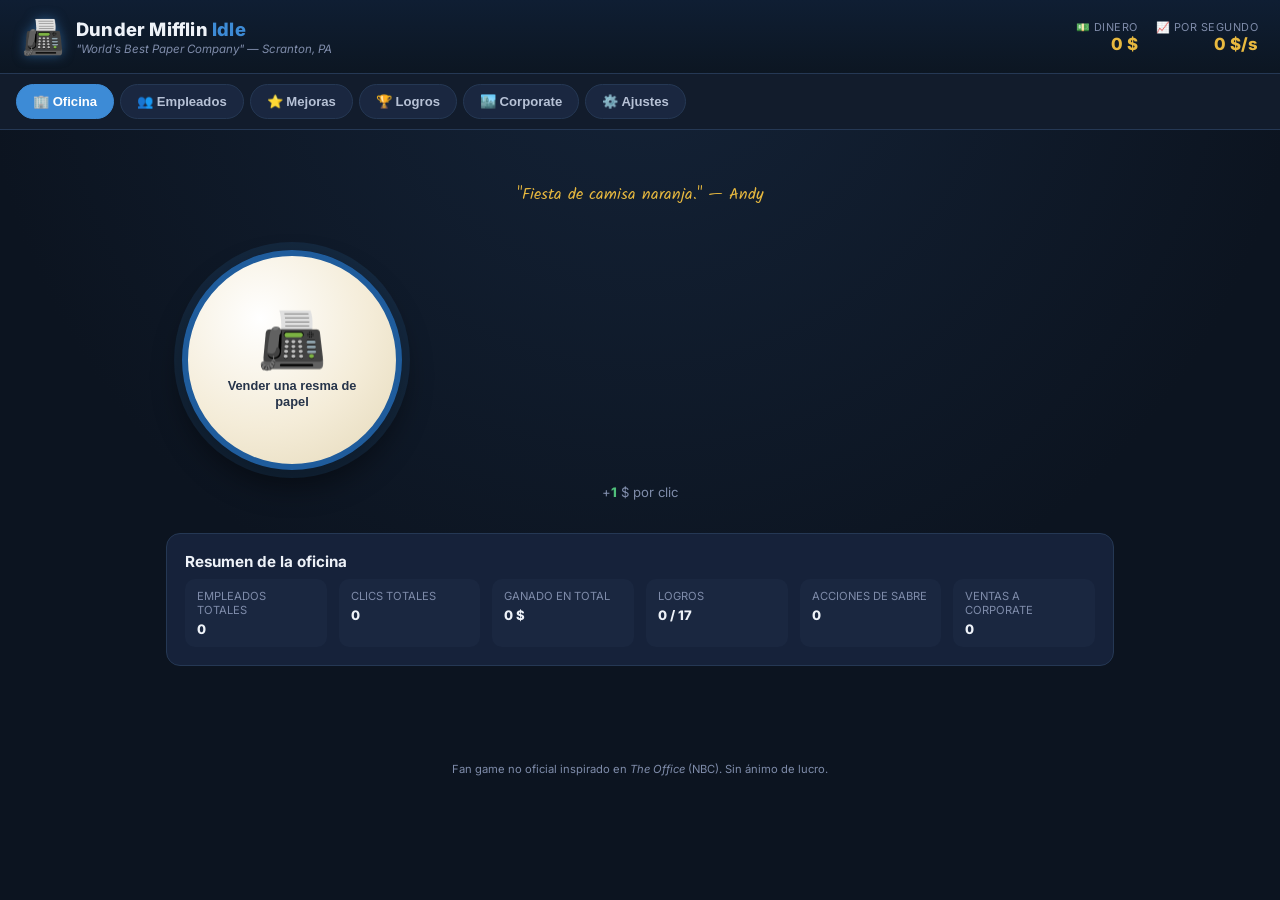
==== office-idle/index.html @ 754bd170 "feat: añade Dunder Mifflin Idle, juego idle inspirado en The Office Sección independiente en /office" ====
<!DOCTYPE html>
<html lang="es">
<head>
<meta charset="UTF-8" />
<meta name="viewport" content="width=device-width, initial-scale=1.0, maximum-scale=1.0" />
<meta name="theme-color" content="#0c3b63" />
<title>Dunder Mifflin Idle</title>
<meta name="description" content="Un juego idle inspirado en The Office. Convierte a Scranton en el imperio del papel." />
<link rel="stylesheet" href="css/style.css" />
<link rel="preconnect" href="https://fonts.googleapis.com" />
<link href="https://fonts.googleapis.com/css2?family=Inter:wght@400;500;600;700;800&family=Kalam:wght@700&display=swap" rel="stylesheet" />
</head>
<body>

  <div id="eventToast" class="event-toast hidden"></div>

  <header class="topbar">
    <div class="brand">
      <span class="brand-logo">📠</span>
      <div class="brand-text">
        <h1>Dunder Mifflin <span>Idle</span></h1>
        <p class="brand-sub">"World's Best Paper Company" — Scranton, PA</p>
      </div>
    </div>

    <div class="topbar-stats">
      <div class="stat-block">
        <span class="stat-label">💵 Dinero</span>
        <span class="stat-value" id="statMoney">0 $</span>
      </div>
      <div class="stat-block">
        <span class="stat-label">📈 Por segundo</span>
        <span class="stat-value" id="statCps">0 $/s</span>
      </div>
      <div class="stat-block" id="prestigeStatBlock" style="display:none">
        <span class="stat-label">📊 Acciones de Sabre</span>
        <span class="stat-value" id="statPrestige">0</span>
      </div>
    </div>
  </header>

  <nav class="tabs">
    <button class="tab-btn active" data-tab="oficina">🏢 Oficina</button>
    <button class="tab-btn" data-tab="empleados">👥 Empleados</button>
    <button class="tab-btn" data-tab="mejoras">⭐ Mejoras</button>
    <button class="tab-btn" data-tab="logros">🏆 Logros</button>
    <button class="tab-btn" data-tab="corporate">🏙️ Corporate</button>
    <button class="tab-btn" data-tab="ajustes">⚙️ Ajustes</button>
  </nav>

  <main class="game-main">

    <!-- OFICINA / CLICKER -->
    <section class="tab-panel active" id="panel-oficina">
      <div class="office-hero">
        <p class="quote" id="michaelQuote">"No soy el mejor jefe... pero soy el jefe más regional del mundo." — Michael</p>

        <button id="clickBtn" class="click-btn">
          <span class="click-emoji">📠</span>
          <span class="click-text">Vender una resma de papel</span>
        </button>
        <p class="click-power-label">+<span id="clickPowerLabel">1</span> $ por clic</p>

        <div id="floatContainer" class="float-container"></div>
      </div>

      <div class="mini-summary card-office">
        <h3>Resumen de la oficina</h3>
        <div id="officeSummary" class="office-summary-grid"></div>
      </div>
    </section>

    <!-- EMPLEADOS -->
    <section class="tab-panel" id="panel-empleados">
      <h2 class="panel-title">👥 Contrata al equipo de Scranton</h2>
      <p class="panel-sub">Cada empleado genera dinero automáticamente cada segundo. El coste sube con cada contratación.</p>
      <div id="employeeList" class="employee-list"></div>
    </section>

    <!-- MEJORAS -->
    <section class="tab-panel" id="panel-mejoras">
      <h2 class="panel-title">⭐ Mejoras</h2>
      <p class="panel-sub">Referencias, gags y golpes de suerte que multiplican tu producción.</p>
      <div id="upgradeList" class="upgrade-list"></div>
    </section>

    <!-- LOGROS -->
    <section class="tab-panel" id="panel-logros">
      <h2 class="panel-title">🏆 Logros</h2>
      <p class="panel-sub">Cada logro desbloqueado da +0.5% de producción global, para siempre.</p>
      <div id="achievementList" class="achievement-list"></div>
    </section>

    <!-- CORPORATE / PRESTIGE -->
    <section class="tab-panel" id="panel-corporate">
      <h2 class="panel-title">🏙️ Corporate (Sabre)</h2>
      <p class="panel-sub">Cuando Scranton ya no da más de sí, firma la venta a Corporate. Reinicias dinero y empleados, pero ganas <strong>Acciones de Sabre</strong>: cada una es +2% de producción global para siempre.</p>

      <div class="prestige-card card-office">
        <div class="prestige-row">
          <div>
            <div class="prestige-big" id="prestigeGainPreview">+0 acciones</div>
            <div class="prestige-detail" id="prestigeDetail">Gana dinero para desbloquear tu primera venta a Corporate.</div>
          </div>
          <button id="prestigeBtn" class="prestige-btn" disabled>Vender a Corporate 📈</button>
        </div>
        <div class="prestige-footer">
          <span>Acciones actuales: <strong id="prestigeCurrent">0</strong></span>
          <span>Bonus permanente: <strong id="prestigeBonus">+0%</strong></span>
          <span>Ventas realizadas: <strong id="prestigeCount">0</strong></span>
        </div>
      </div>
    </section>

    <!-- AJUSTES -->
    <section class="tab-panel" id="panel-ajustes">
      <h2 class="panel-title">⚙️ Ajustes</h2>
      <div class="settings-grid">
        <div class="card-office">
          <h3>💾 Copia de seguridad</h3>
          <p class="panel-sub">Tu partida se guarda sola en este navegador. Expórtala para no perderla.</p>
          <div class="settings-actions">
            <button class="btn-secondary" id="exportBtn">⬇️ Exportar partida</button>
            <button class="btn-secondary" id="importBtn">⬆️ Importar partida</button>
            <input type="file" id="importFile" accept="application/json" class="hidden" />
          </div>
        </div>
        <div class="card-office">
          <h3>⚠️ Zona peligrosa</h3>
          <p class="panel-sub">Esto borra toda la partida (empleados, mejoras, logros y acciones de Sabre). No se puede deshacer.</p>
          <button class="btn-danger" id="resetBtn">🗑️ Reiniciar partida</button>
        </div>
      </div>
    </section>

  </main>

  <footer class="game-footer">
    <span>Fan game no oficial inspirado en <em>The Office</em> (NBC). Sin ánimo de lucro.</span>
  </footer>

  <script src="js/game.js"></script>
</body>
</html>
---- office-idle/css/style.css ----
:root {
  --bg: #0c1420;
  --bg2: #121c2c;
  --bg3: #1a2740;
  --card: #16223a;
  --border: #253854;
  --text: #eef2f8;
  --text2: #b7c2d6;
  --text3: #7f8caa;
  --blue: #3d8bd6;
  --blue-dark: #1f5c9c;
  --gold: #e8b93f;
  --green: #4fbf7a;
  --red: #e2564f;
  --paper: #f4ecd8;
  --radius: 14px;
}

* { box-sizing: border-box; }

html, body {
  margin: 0;
  padding: 0;
  background: radial-gradient(circle at top, #142338, var(--bg) 60%);
  color: var(--text);
  font-family: 'Inter', system-ui, sans-serif;
  min-height: 100vh;
}

.hidden { display: none !important; }

/* ─── TOPBAR ─── */
.topbar {
  display: flex;
  align-items: center;
  justify-content: space-between;
  flex-wrap: wrap;
  gap: 14px;
  padding: 16px 22px;
  background: linear-gradient(180deg, #0f1e33, #0c1622);
  border-bottom: 1px solid var(--border);
  position: sticky;
  top: 0;
  z-index: 20;
}

.brand { display: flex; align-items: center; gap: 12px; }
.brand-logo { font-size: 2.1rem; filter: drop-shadow(0 0 6px rgba(61,139,214,.5)); }
.brand-text h1 { margin: 0; font-size: 1.15rem; font-weight: 800; letter-spacing: .2px; }
.brand-text h1 span { color: var(--blue); }
.brand-sub { margin: 2px 0 0; font-size: .72rem; color: var(--text3); font-style: italic; }

.topbar-stats { display: flex; gap: 18px; flex-wrap: wrap; }
.stat-block { display: flex; flex-direction: column; align-items: flex-end; }
.stat-label { font-size: .68rem; color: var(--text3); text-transform: uppercase; letter-spacing: .5px; }
.stat-value { font-size: 1.05rem; font-weight: 800; color: var(--gold); }

/* ─── TABS ─── */
.tabs {
  display: flex;
  gap: 6px;
  padding: 10px 16px;
  overflow-x: auto;
  background: var(--bg2);
  border-bottom: 1px solid var(--border);
  position: sticky;
  top: 74px;
  z-index: 19;
}
.tab-btn {
  flex: 0 0 auto;
  padding: 9px 16px;
  border-radius: 999px;
  border: 1px solid var(--border);
  background: var(--bg3);
  color: var(--text2);
  font-size: .82rem;
  font-weight: 600;
  cursor: pointer;
  white-space: nowrap;
  transition: all .15s ease;
}
.tab-btn:hover { border-color: var(--blue); color: var(--text); }
.tab-btn.active { background: var(--blue); border-color: var(--blue); color: white; }

/* ─── MAIN / PANELS ─── */
.game-main { max-width: 980px; margin: 0 auto; padding: 22px 16px 60px; }
.tab-panel { display: none; animation: fadein .2s ease; }
.tab-panel.active { display: block; }
@keyframes fadein { from { opacity: 0; transform: translateY(4px); } to { opacity: 1; transform: none; } }

.panel-title { font-size: 1.15rem; font-weight: 800; margin: 0 0 4px; }
.panel-sub { font-size: .82rem; color: var(--text3); margin: 0 0 18px; line-height: 1.5; }

.card-office {
  background: var(--card);
  border: 1px solid var(--border);
  border-radius: var(--radius);
  padding: 18px;
  margin-bottom: 16px;
}
.card-office h3 { margin: 0 0 8px; font-size: .95rem; }

/* ─── OFICINA / CLICKER ─── */
.office-hero {
  text-align: center;
  padding: 30px 16px 20px;
  position: relative;
}
.quote {
  font-family: 'Kalam', cursive;
  font-size: 1rem;
  color: var(--gold);
  max-width: 480px;
  margin: 0 auto 26px;
  min-height: 2.6em;
}

.click-btn {
  position: relative;
  width: 220px;
  height: 220px;
  border-radius: 50%;
  border: 6px solid var(--blue-dark);
  background: radial-gradient(circle at 35% 30%, #ffffff, var(--paper) 55%, #e4d8b8 100%);
  box-shadow: 0 0 0 8px rgba(61,139,214,.12), 0 16px 30px rgba(0,0,0,.45);
  cursor: pointer;
  display: flex;
  flex-direction: column;
  align-items: center;
  justify-content: center;
  gap: 6px;
  transition: transform .08s ease, box-shadow .08s ease;
  color: #26344a;
}
.click-btn:active { transform: scale(.94); box-shadow: 0 0 0 8px rgba(61,139,214,.2), 0 8px 16px rgba(0,0,0,.4); }
.click-emoji { font-size: 3.4rem; }
.click-text { font-size: .8rem; font-weight: 700; max-width: 150px; line-height: 1.25; }

.click-power-label { margin-top: 14px; font-size: .82rem; color: var(--text3); }
.click-power-label span { color: var(--green); font-weight: 800; }

.float-container {
  position: absolute;
  inset: 0;
  pointer-events: none;
  overflow: visible;
}
.float-number {
  position: absolute;
  font-weight: 800;
  font-size: 1rem;
  color: var(--green);
  animation: floatUp 1s ease-out forwards;
  pointer-events: none;
}
@keyframes floatUp {
  0% { opacity: 1; transform: translate(-50%, 0) scale(1); }
  100% { opacity: 0; transform: translate(-50%, -70px) scale(1.15); }
}

.office-summary-grid {
  display: grid;
  grid-template-columns: repeat(auto-fit, minmax(140px, 1fr));
  gap: 12px;
  font-size: .82rem;
}
.office-summary-grid .os-item { background: var(--bg3); border-radius: 10px; padding: 10px 12px; }
.os-item .os-label { display: block; color: var(--text3); font-size: .7rem; text-transform: uppercase; margin-bottom: 4px; }
.os-item .os-value { font-weight: 800; color: var(--text); }

/* ─── EMPLOYEES ─── */
.employee-list { display: flex; flex-direction: column; gap: 10px; }
.employee-card {
  display: flex;
  align-items: center;
  gap: 14px;
  background: var(--card);
  border: 1px solid var(--border);
  border-radius: var(--radius);
  padding: 12px 14px;
  transition: border-color .15s ease;
}
.employee-card.affordable { border-color: rgba(79,191,122,.5); }
.employee-card.locked { opacity: .45; }
.emp-emoji { font-size: 2.1rem; width: 52px; text-align: center; }
.emp-info { flex: 1; min-width: 0; }
.emp-name { font-weight: 700; font-size: .92rem; display: flex; align-items: center; gap: 8px; flex-wrap: wrap; }
.emp-owned-badge { font-size: .68rem; background: var(--bg3); color: var(--text2); padding: 1px 8px; border-radius: 999px; }
.emp-role { font-size: .74rem; color: var(--text3); margin: 2px 0 4px; }
.emp-quote { font-size: .72rem; color: var(--text3); font-style: italic; }
.emp-stats { font-size: .74rem; color: var(--text2); margin-top: 4px; }
.emp-buy-btn {
  flex: 0 0 auto;
  min-width: 120px;
  border: none;
  border-radius: 10px;
  padding: 10px 14px;
  font-weight: 700;
  font-size: .8rem;
  cursor: pointer;
  background: var(--blue);
  color: white;
  transition: transform .1s ease, background .15s ease;
}
.emp-buy-btn:hover:not(:disabled) { background: var(--blue-dark); transform: translateY(-1px); }
.emp-buy-btn:disabled { background: #33415c; color: var(--text3); cursor: not-allowed; }

/* ─── UPGRADES ─── */
.upgrade-list { display: grid; grid-template-columns: repeat(auto-fill, minmax(230px, 1fr)); gap: 12px; }
.upgrade-card {
  background: var(--card);
  border: 1px solid var(--border);
  border-radius: var(--radius);
  padding: 14px;
  display: flex;
  flex-direction: column;
  gap: 6px;
}
.upgrade-card.bought { border-color: var(--green); background: rgba(79,191,122,.08); }
.upgrade-card.locked { opacity: .4; }
.upg-emoji { font-size: 1.6rem; }
.upg-name { font-weight: 700; font-size: .86rem; }
.upg-desc { font-size: .76rem; color: var(--text3); flex: 1; line-height: 1.4; }
.upg-btn {
  border: none;
  border-radius: 10px;
  padding: 8px 12px;
  font-weight: 700;
  font-size: .78rem;
  cursor: pointer;
  background: var(--gold);
  color: #2a2107;
}
.upg-btn:hover:not(:disabled) { filter: brightness(1.1); }
.upg-btn:disabled { background: #33415c; color: var(--text3); cursor: not-allowed; }
.upg-bought-label { font-size: .78rem; color: var(--green); font-weight: 700; }

/* ─── ACHIEVEMENTS ─── */
.achievement-list { display: grid; grid-template-columns: repeat(auto-fill, minmax(220px, 1fr)); gap: 12px; }
.ach-card {
  background: var(--card);
  border: 1px solid var(--border);
  border-radius: var(--radius);
  padding: 12px 14px;
  display: flex;
  gap: 10px;
  align-items: flex-start;
}
.ach-card.unlocked { border-color: var(--gold); background: rgba(232,185,63,.08); }
.ach-icon { font-size: 1.5rem; }
.ach-name { font-weight: 700; font-size: .84rem; }
.ach-desc { font-size: .74rem; color: var(--text3); margin-top: 2px; }

/* ─── PRESTIGE ─── */
.prestige-card { text-align: left; }
.prestige-row { display: flex; align-items: center; justify-content: space-between; gap: 16px; flex-wrap: wrap; }
.prestige-big { font-size: 1.5rem; font-weight: 800; color: var(--gold); }
.prestige-detail { font-size: .78rem; color: var(--text3); margin-top: 4px; max-width: 420px; }
.prestige-btn {
  border: none;
  border-radius: 12px;
  padding: 14px 22px;
  font-weight: 800;
  font-size: .9rem;
  cursor: pointer;
  background: linear-gradient(135deg, var(--gold), #c98f1f);
  color: #2a2107;
}
.prestige-btn:disabled { background: #33415c; color: var(--text3); cursor: not-allowed; }
.prestige-footer {
  display: flex;
  gap: 20px;
  flex-wrap: wrap;
  margin-top: 16px;
  padding-top: 14px;
  border-top: 1px solid var(--border);
  font-size: .8rem;
  color: var(--text2);
}

/* ─── SETTINGS ─── */
.settings-grid { display: grid; grid-template-columns: repeat(auto-fit, minmax(260px, 1fr)); gap: 14px; }
.settings-actions { display: flex; gap: 10px; flex-wrap: wrap; margin-top: 10px; }
.btn-secondary, .btn-danger {
  border-radius: 10px;
  padding: 9px 14px;
  font-size: .8rem;
  font-weight: 700;
  cursor: pointer;
  border: 1px solid var(--border);
  background: var(--bg3);
  color: var(--text);
}
.btn-secondary:hover { border-color: var(--blue); }
.btn-danger { background: rgba(226,86,79,.12); border-color: var(--red); color: var(--red); margin-top: 10px; }
.btn-danger:hover { background: rgba(226,86,79,.22); }

/* ─── EVENT TOAST ─── */
.event-toast {
  position: fixed;
  top: 14px;
  left: 50%;
  transform: translateX(-50%);
  z-index: 100;
  background: var(--card);
  border: 1px solid var(--gold);
  border-radius: 12px;
  padding: 12px 18px;
  max-width: 90vw;
  text-align: center;
  font-size: .84rem;
  box-shadow: 0 10px 30px rgba(0,0,0,.5);
  animation: toastIn .25s ease;
}
@keyframes toastIn { from { opacity: 0; transform: translate(-50%, -12px); } to { opacity: 1; transform: translate(-50%, 0); } }

.game-footer {
  text-align: center;
  font-size: .7rem;
  color: var(--text3);
  padding: 20px;
}

@media (max-width: 560px) {
  .topbar { padding: 12px 14px; }
  .brand-text h1 { font-size: 1rem; }
  .stat-value { font-size: .92rem; }
  .click-btn { width: 180px; height: 180px; }
  .click-emoji { font-size: 2.8rem; }
  .tabs { top: 68px; }
}
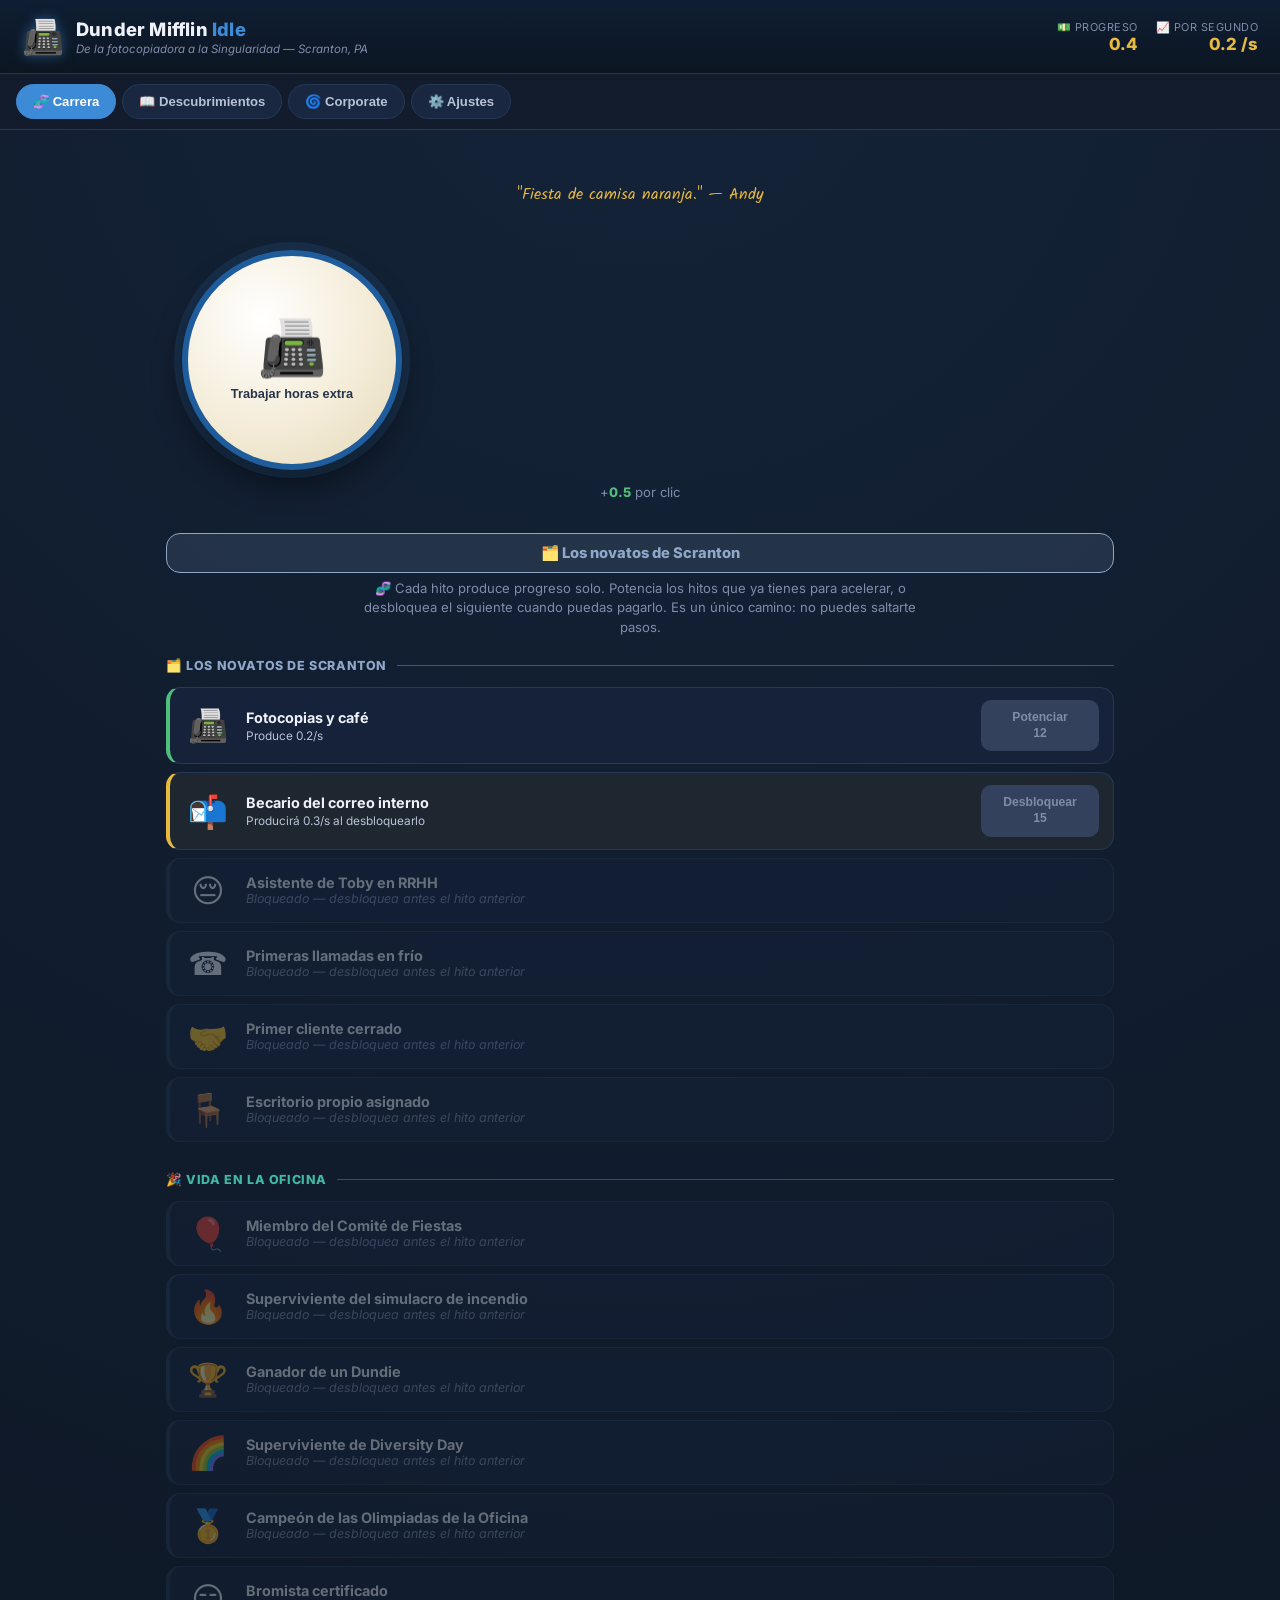
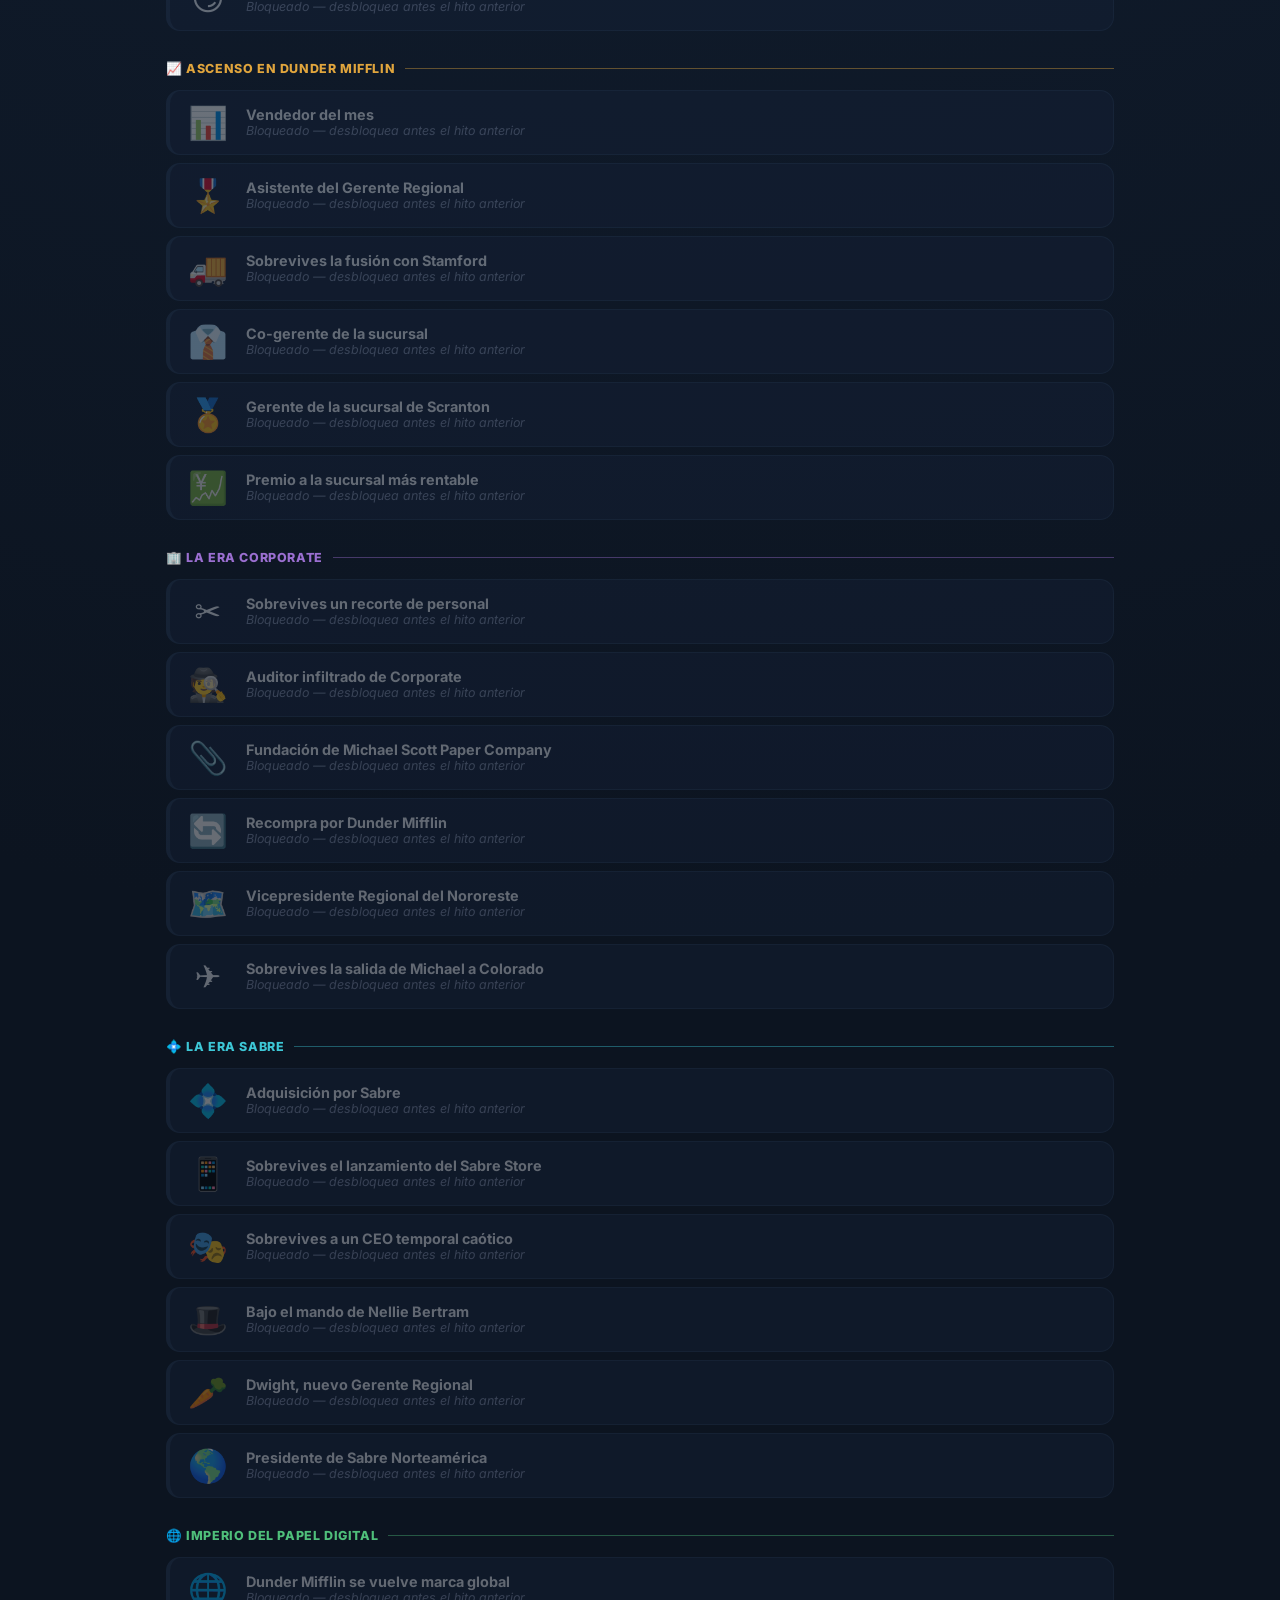
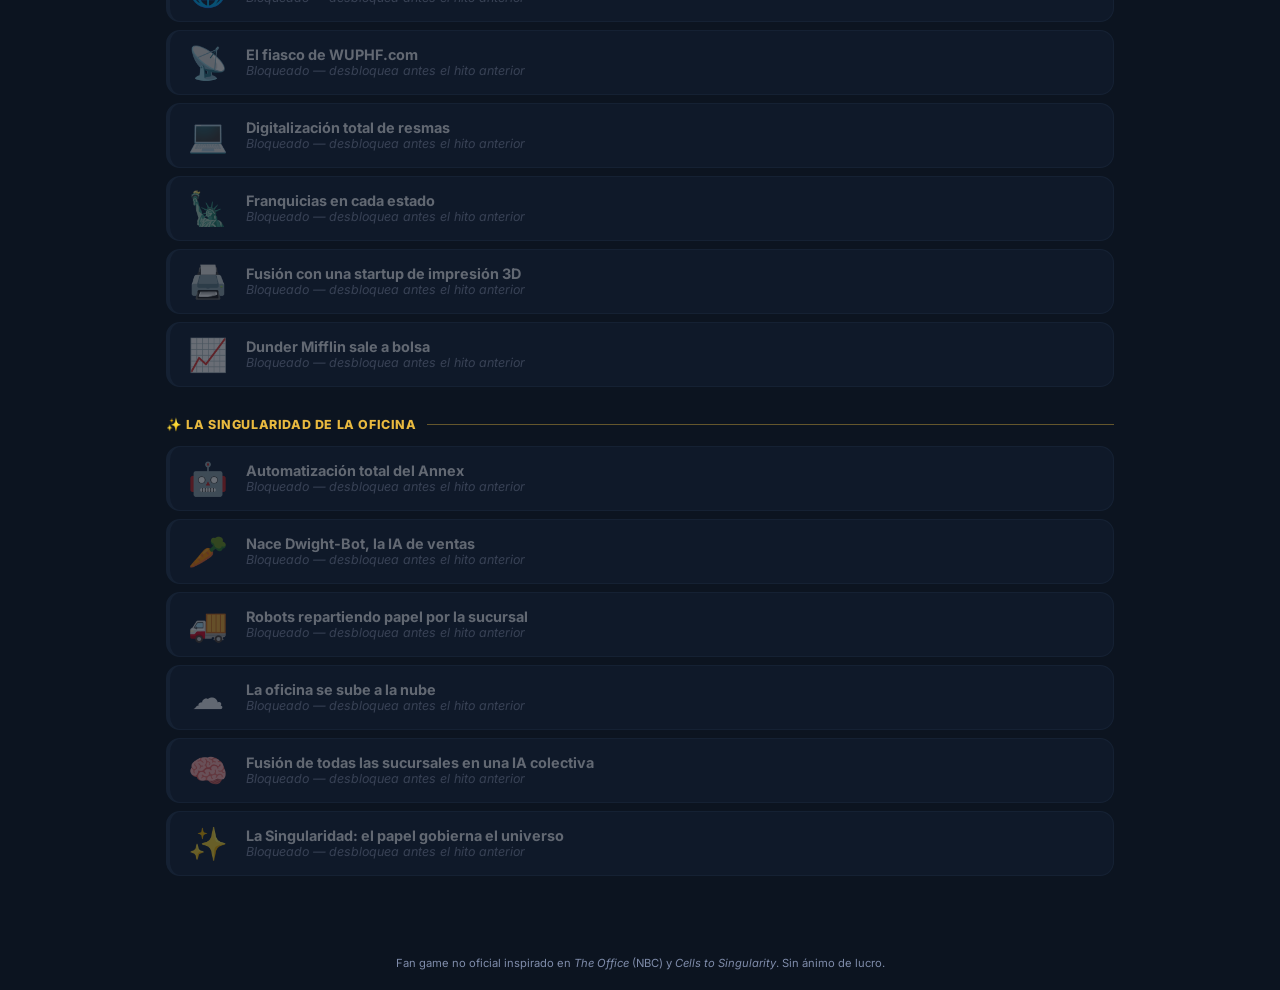
==== commit ce64f0ab: "feat: rediseña el idle con mecánica tipo Cells to Singularity Sustituye el modelo cookie-clicker (em" ====
--- a/office-idle/index.html
+++ b/office-idle/index.html
@@ -5,7 +5,7 @@
 <meta name="viewport" content="width=device-width, initial-scale=1.0, maximum-scale=1.0" />
 <meta name="theme-color" content="#0c3b63" />
 <title>Dunder Mifflin Idle</title>
-<meta name="description" content="Un juego idle inspirado en The Office. Convierte a Scranton en el imperio del papel." />
+<meta name="description" content="Un idle inspirado en Cells to Singularity y The Office: evoluciona una carrera en Dunder Mifflin desde becario hasta la Singularidad." />
 <link rel="stylesheet" href="css/style.css" />
 <link rel="preconnect" href="https://fonts.googleapis.com" />
 <link href="https://fonts.googleapis.com/css2?family=Inter:wght@400;500;600;700;800&family=Kalam:wght@700&display=swap" rel="stylesheet" />
@@ -19,95 +19,81 @@
       <span class="brand-logo">📠</span>
       <div class="brand-text">
         <h1>Dunder Mifflin <span>Idle</span></h1>
-        <p class="brand-sub">"World's Best Paper Company" — Scranton, PA</p>
+        <p class="brand-sub">De la fotocopiadora a la Singularidad — Scranton, PA</p>
       </div>
     </div>
 
     <div class="topbar-stats">
       <div class="stat-block">
-        <span class="stat-label">💵 Dinero</span>
-        <span class="stat-value" id="statMoney">0 $</span>
+        <span class="stat-label">💵 Progreso</span>
+        <span class="stat-value" id="statMoney">0</span>
       </div>
       <div class="stat-block">
         <span class="stat-label">📈 Por segundo</span>
-        <span class="stat-value" id="statCps">0 $/s</span>
+        <span class="stat-value" id="statCps">0 /s</span>
       </div>
       <div class="stat-block" id="prestigeStatBlock" style="display:none">
-        <span class="stat-label">📊 Acciones de Sabre</span>
+        <span class="stat-label">🌀 Núcleos Corporate</span>
         <span class="stat-value" id="statPrestige">0</span>
       </div>
     </div>
   </header>
 
   <nav class="tabs">
-    <button class="tab-btn active" data-tab="oficina">🏢 Oficina</button>
-    <button class="tab-btn" data-tab="empleados">👥 Empleados</button>
-    <button class="tab-btn" data-tab="mejoras">⭐ Mejoras</button>
-    <button class="tab-btn" data-tab="logros">🏆 Logros</button>
-    <button class="tab-btn" data-tab="corporate">🏙️ Corporate</button>
+    <button class="tab-btn active" data-tab="carrera">🧬 Carrera</button>
+    <button class="tab-btn" data-tab="descubrimientos">📖 Descubrimientos</button>
+    <button class="tab-btn" data-tab="corporate">🌀 Corporate</button>
     <button class="tab-btn" data-tab="ajustes">⚙️ Ajustes</button>
   </nav>
 
   <main class="game-main">
 
-    <!-- OFICINA / CLICKER -->
-    <section class="tab-panel active" id="panel-oficina">
+    <!-- CARRERA -->
+    <section class="tab-panel active" id="panel-carrera">
       <div class="office-hero">
         <p class="quote" id="michaelQuote">"No soy el mejor jefe... pero soy el jefe más regional del mundo." — Michael</p>
 
         <button id="clickBtn" class="click-btn">
           <span class="click-emoji">📠</span>
-          <span class="click-text">Vender una resma de papel</span>
+          <span class="click-text">Trabajar horas extra</span>
         </button>
-        <p class="click-power-label">+<span id="clickPowerLabel">1</span> $ por clic</p>
+        <p class="click-power-label">+<span id="clickPowerLabel">1</span> por clic</p>
 
         <div id="floatContainer" class="float-container"></div>
       </div>
 
-      <div class="mini-summary card-office">
-        <h3>Resumen de la oficina</h3>
-        <div id="officeSummary" class="office-summary-grid"></div>
-      </div>
+      <div class="era-banner" id="eraBanner"></div>
+
+      <p class="panel-sub chain-hint">🧬 Cada hito produce progreso solo. Potencia los hitos que ya tienes para acelerar, o desbloquea el siguiente cuando puedas pagarlo. Es un único camino: no puedes saltarte pasos.</p>
+
+      <div id="nodeChain" class="node-chain"></div>
     </section>
 
-    <!-- EMPLEADOS -->
-    <section class="tab-panel" id="panel-empleados">
-      <h2 class="panel-title">👥 Contrata al equipo de Scranton</h2>
-      <p class="panel-sub">Cada empleado genera dinero automáticamente cada segundo. El coste sube con cada contratación.</p>
-      <div id="employeeList" class="employee-list"></div>
-    </section>
-
-    <!-- MEJORAS -->
-    <section class="tab-panel" id="panel-mejoras">
-      <h2 class="panel-title">⭐ Mejoras</h2>
-      <p class="panel-sub">Referencias, gags y golpes de suerte que multiplican tu producción.</p>
-      <div id="upgradeList" class="upgrade-list"></div>
-    </section>
-
-    <!-- LOGROS -->
-    <section class="tab-panel" id="panel-logros">
-      <h2 class="panel-title">🏆 Logros</h2>
-      <p class="panel-sub">Cada logro desbloqueado da +0.5% de producción global, para siempre.</p>
-      <div id="achievementList" class="achievement-list"></div>
+    <!-- DESCUBRIMIENTOS -->
+    <section class="tab-panel" id="panel-descubrimientos">
+      <h2 class="panel-title">📖 Diario de la oficina</h2>
+      <p class="panel-sub">Cada hito que alcanzas desbloquea una página del diario. Coleccionarlas todas da un pequeño empujón permanente a tu producción.</p>
+      <div id="discoveryProgress" class="discovery-progress"></div>
+      <div id="discoveryList" class="discovery-list"></div>
     </section>
 
     <!-- CORPORATE / PRESTIGE -->
     <section class="tab-panel" id="panel-corporate">
-      <h2 class="panel-title">🏙️ Corporate (Sabre)</h2>
-      <p class="panel-sub">Cuando Scranton ya no da más de sí, firma la venta a Corporate. Reinicias dinero y empleados, pero ganas <strong>Acciones de Sabre</strong>: cada una es +2% de producción global para siempre.</p>
+      <h2 class="panel-title">🌀 Reinicio Corporate</h2>
+      <p class="panel-sub">Cuando Corporate decide "optimizar" la sucursal, todo vuelve a empezar: pierdes tu progreso en la cadena de hitos, pero conservas <strong>Núcleos Corporate</strong> — cada uno da +2% de producción para siempre, en todas las partidas futuras.</p>
 
       <div class="prestige-card card-office">
         <div class="prestige-row">
           <div>
-            <div class="prestige-big" id="prestigeGainPreview">+0 acciones</div>
-            <div class="prestige-detail" id="prestigeDetail">Gana dinero para desbloquear tu primera venta a Corporate.</div>
+            <div class="prestige-big" id="prestigeGainPreview">+0 núcleos</div>
+            <div class="prestige-detail" id="prestigeDetail">Avanza en la cadena para desbloquear tu primer reinicio.</div>
           </div>
-          <button id="prestigeBtn" class="prestige-btn" disabled>Vender a Corporate 📈</button>
+          <button id="prestigeBtn" class="prestige-btn" disabled>Reiniciar con Corporate 🌀</button>
         </div>
         <div class="prestige-footer">
-          <span>Acciones actuales: <strong id="prestigeCurrent">0</strong></span>
+          <span>Núcleos actuales: <strong id="prestigeCurrent">0</strong></span>
           <span>Bonus permanente: <strong id="prestigeBonus">+0%</strong></span>
-          <span>Ventas realizadas: <strong id="prestigeCount">0</strong></span>
+          <span>Reinicios realizados: <strong id="prestigeCount">0</strong></span>
         </div>
       </div>
     </section>
@@ -127,7 +113,7 @@
         </div>
         <div class="card-office">
           <h3>⚠️ Zona peligrosa</h3>
-          <p class="panel-sub">Esto borra toda la partida (empleados, mejoras, logros y acciones de Sabre). No se puede deshacer.</p>
+          <p class="panel-sub">Esto borra toda la partida (cadena de hitos, descubrimientos y núcleos Corporate). No se puede deshacer.</p>
           <button class="btn-danger" id="resetBtn">🗑️ Reiniciar partida</button>
         </div>
       </div>
@@ -136,7 +122,7 @@
   </main>
 
   <footer class="game-footer">
-    <span>Fan game no oficial inspirado en <em>The Office</em> (NBC). Sin ánimo de lucro.</span>
+    <span>Fan game no oficial inspirado en <em>The Office</em> (NBC) y <em>Cells to Singularity</em>. Sin ánimo de lucro.</span>
   </footer>
 
   <script src="js/game.js"></script>
--- a/office-idle/css/style.css
+++ b/office-idle/css/style.css
@@ -159,86 +159,95 @@
   100% { opacity: 0; transform: translate(-50%, -70px) scale(1.15); }
 }
 
-.office-summary-grid {
-  display: grid;
-  grid-template-columns: repeat(auto-fit, minmax(140px, 1fr));
-  gap: 12px;
-  font-size: .82rem;
-}
-.office-summary-grid .os-item { background: var(--bg3); border-radius: 10px; padding: 10px 12px; }
-.os-item .os-label { display: block; color: var(--text3); font-size: .7rem; text-transform: uppercase; margin-bottom: 4px; }
-.os-item .os-value { font-weight: 800; color: var(--text); }
-
-/* ─── EMPLOYEES ─── */
-.employee-list { display: flex; flex-direction: column; gap: 10px; }
-.employee-card {
+/* ─── ERA BANNER ─── */
+.era-banner {
+  text-align: center;
+  padding: 10px 16px;
+  border-radius: var(--radius);
+  font-weight: 800;
+  font-size: .92rem;
+  margin-bottom: 6px;
+  border: 1px solid var(--era-color, var(--blue));
+  background: color-mix(in srgb, var(--era-color, var(--blue)) 14%, transparent);
+  color: var(--era-color, var(--blue));
+  transition: all .2s ease;
+}
+
+.chain-hint { text-align: center; max-width: 560px; margin: 0 auto 20px; }
+
+/* ─── NODE CHAIN ─── */
+.node-chain { display: flex; flex-direction: column; gap: 8px; position: relative; }
+
+.era-divider {
+  display: flex;
+  align-items: center;
+  gap: 10px;
+  margin: 22px 0 6px;
+  font-size: .78rem;
+  font-weight: 800;
+  text-transform: uppercase;
+  letter-spacing: .6px;
+  color: var(--era-color, var(--text3));
+}
+.era-divider:first-child { margin-top: 0; }
+.era-divider::after { content: ''; flex: 1; height: 1px; background: var(--era-color, var(--border)); opacity: .4; }
+
+.node-card {
   display: flex;
   align-items: center;
   gap: 14px;
   background: var(--card);
   border: 1px solid var(--border);
+  border-left: 4px solid var(--border);
   border-radius: var(--radius);
   padding: 12px 14px;
-  transition: border-color .15s ease;
-}
-.employee-card.affordable { border-color: rgba(79,191,122,.5); }
-.employee-card.locked { opacity: .45; }
-.emp-emoji { font-size: 2.1rem; width: 52px; text-align: center; }
-.emp-info { flex: 1; min-width: 0; }
-.emp-name { font-weight: 700; font-size: .92rem; display: flex; align-items: center; gap: 8px; flex-wrap: wrap; }
-.emp-owned-badge { font-size: .68rem; background: var(--bg3); color: var(--text2); padding: 1px 8px; border-radius: 999px; }
-.emp-role { font-size: .74rem; color: var(--text3); margin: 2px 0 4px; }
-.emp-quote { font-size: .72rem; color: var(--text3); font-style: italic; }
-.emp-stats { font-size: .74rem; color: var(--text2); margin-top: 4px; }
-.emp-buy-btn {
+  transition: all .15s ease;
+}
+.node-card.state-active { border-left-color: var(--green); }
+.node-card.state-active.affordable-mult { box-shadow: 0 0 0 1px rgba(79,191,122,.25); }
+.node-card.state-next { border-left-color: var(--gold); background: rgba(232,185,63,.06); }
+.node-card.state-next.affordable-unlock { box-shadow: 0 0 0 1px rgba(232,185,63,.4); }
+.node-card.state-locked { opacity: .38; }
+
+.node-emoji { font-size: 2rem; width: 48px; text-align: center; flex: 0 0 auto; }
+.node-info { flex: 1; min-width: 0; }
+.node-name { font-weight: 700; font-size: .9rem; display: flex; align-items: center; gap: 8px; flex-wrap: wrap; }
+.node-level-badge { font-size: .68rem; background: var(--bg3); color: var(--text2); padding: 1px 8px; border-radius: 999px; }
+.node-stats { font-size: .74rem; color: var(--text2); margin-top: 3px; }
+.node-locked-label { font-size: .78rem; color: var(--text3); font-style: italic; }
+
+.node-btn {
   flex: 0 0 auto;
-  min-width: 120px;
+  min-width: 118px;
   border: none;
   border-radius: 10px;
-  padding: 10px 14px;
+  padding: 10px 12px;
   font-weight: 700;
-  font-size: .8rem;
-  cursor: pointer;
-  background: var(--blue);
+  font-size: .76rem;
+  cursor: pointer;
   color: white;
   transition: transform .1s ease, background .15s ease;
-}
-.emp-buy-btn:hover:not(:disabled) { background: var(--blue-dark); transform: translateY(-1px); }
-.emp-buy-btn:disabled { background: #33415c; color: var(--text3); cursor: not-allowed; }
-
-/* ─── UPGRADES ─── */
-.upgrade-list { display: grid; grid-template-columns: repeat(auto-fill, minmax(230px, 1fr)); gap: 12px; }
-.upgrade-card {
-  background: var(--card);
-  border: 1px solid var(--border);
-  border-radius: var(--radius);
-  padding: 14px;
-  display: flex;
-  flex-direction: column;
-  gap: 6px;
-}
-.upgrade-card.bought { border-color: var(--green); background: rgba(79,191,122,.08); }
-.upgrade-card.locked { opacity: .4; }
-.upg-emoji { font-size: 1.6rem; }
-.upg-name { font-weight: 700; font-size: .86rem; }
-.upg-desc { font-size: .76rem; color: var(--text3); flex: 1; line-height: 1.4; }
-.upg-btn {
-  border: none;
-  border-radius: 10px;
-  padding: 8px 12px;
-  font-weight: 700;
-  font-size: .78rem;
-  cursor: pointer;
-  background: var(--gold);
-  color: #2a2107;
-}
-.upg-btn:hover:not(:disabled) { filter: brightness(1.1); }
-.upg-btn:disabled { background: #33415c; color: var(--text3); cursor: not-allowed; }
-.upg-bought-label { font-size: .78rem; color: var(--green); font-weight: 700; }
-
-/* ─── ACHIEVEMENTS ─── */
-.achievement-list { display: grid; grid-template-columns: repeat(auto-fill, minmax(220px, 1fr)); gap: 12px; }
-.ach-card {
+  text-align: center;
+  line-height: 1.3;
+}
+.node-btn.btn-mult { background: var(--blue); }
+.node-btn.btn-mult:hover:not(:disabled) { background: var(--blue-dark); transform: translateY(-1px); }
+.node-btn.btn-unlock { background: linear-gradient(135deg, var(--gold), #c98f1f); color: #2a2107; }
+.node-btn.btn-unlock:hover:not(:disabled) { filter: brightness(1.1); transform: translateY(-1px); }
+.node-btn:disabled { background: #33415c; color: var(--text3); cursor: not-allowed; }
+
+/* ─── DISCOVERIES ─── */
+.discovery-progress {
+  background: var(--bg3);
+  border-radius: 999px;
+  height: 10px;
+  margin-bottom: 18px;
+  overflow: hidden;
+}
+.discovery-progress-fill { height: 100%; background: linear-gradient(90deg, var(--blue), var(--gold)); transition: width .3s ease; }
+
+.discovery-list { display: grid; grid-template-columns: repeat(auto-fill, minmax(240px, 1fr)); gap: 12px; }
+.disc-card {
   background: var(--card);
   border: 1px solid var(--border);
   border-radius: var(--radius);
@@ -247,10 +256,10 @@
   gap: 10px;
   align-items: flex-start;
 }
-.ach-card.unlocked { border-color: var(--gold); background: rgba(232,185,63,.08); }
-.ach-icon { font-size: 1.5rem; }
-.ach-name { font-weight: 700; font-size: .84rem; }
-.ach-desc { font-size: .74rem; color: var(--text3); margin-top: 2px; }
+.disc-card.unlocked { border-color: var(--gold); background: rgba(232,185,63,.08); }
+.disc-icon { font-size: 1.5rem; }
+.disc-name { font-weight: 700; font-size: .84rem; }
+.disc-desc { font-size: .74rem; color: var(--text3); margin-top: 2px; line-height: 1.4; }
 
 /* ─── PRESTIGE ─── */
 .prestige-card { text-align: left; }
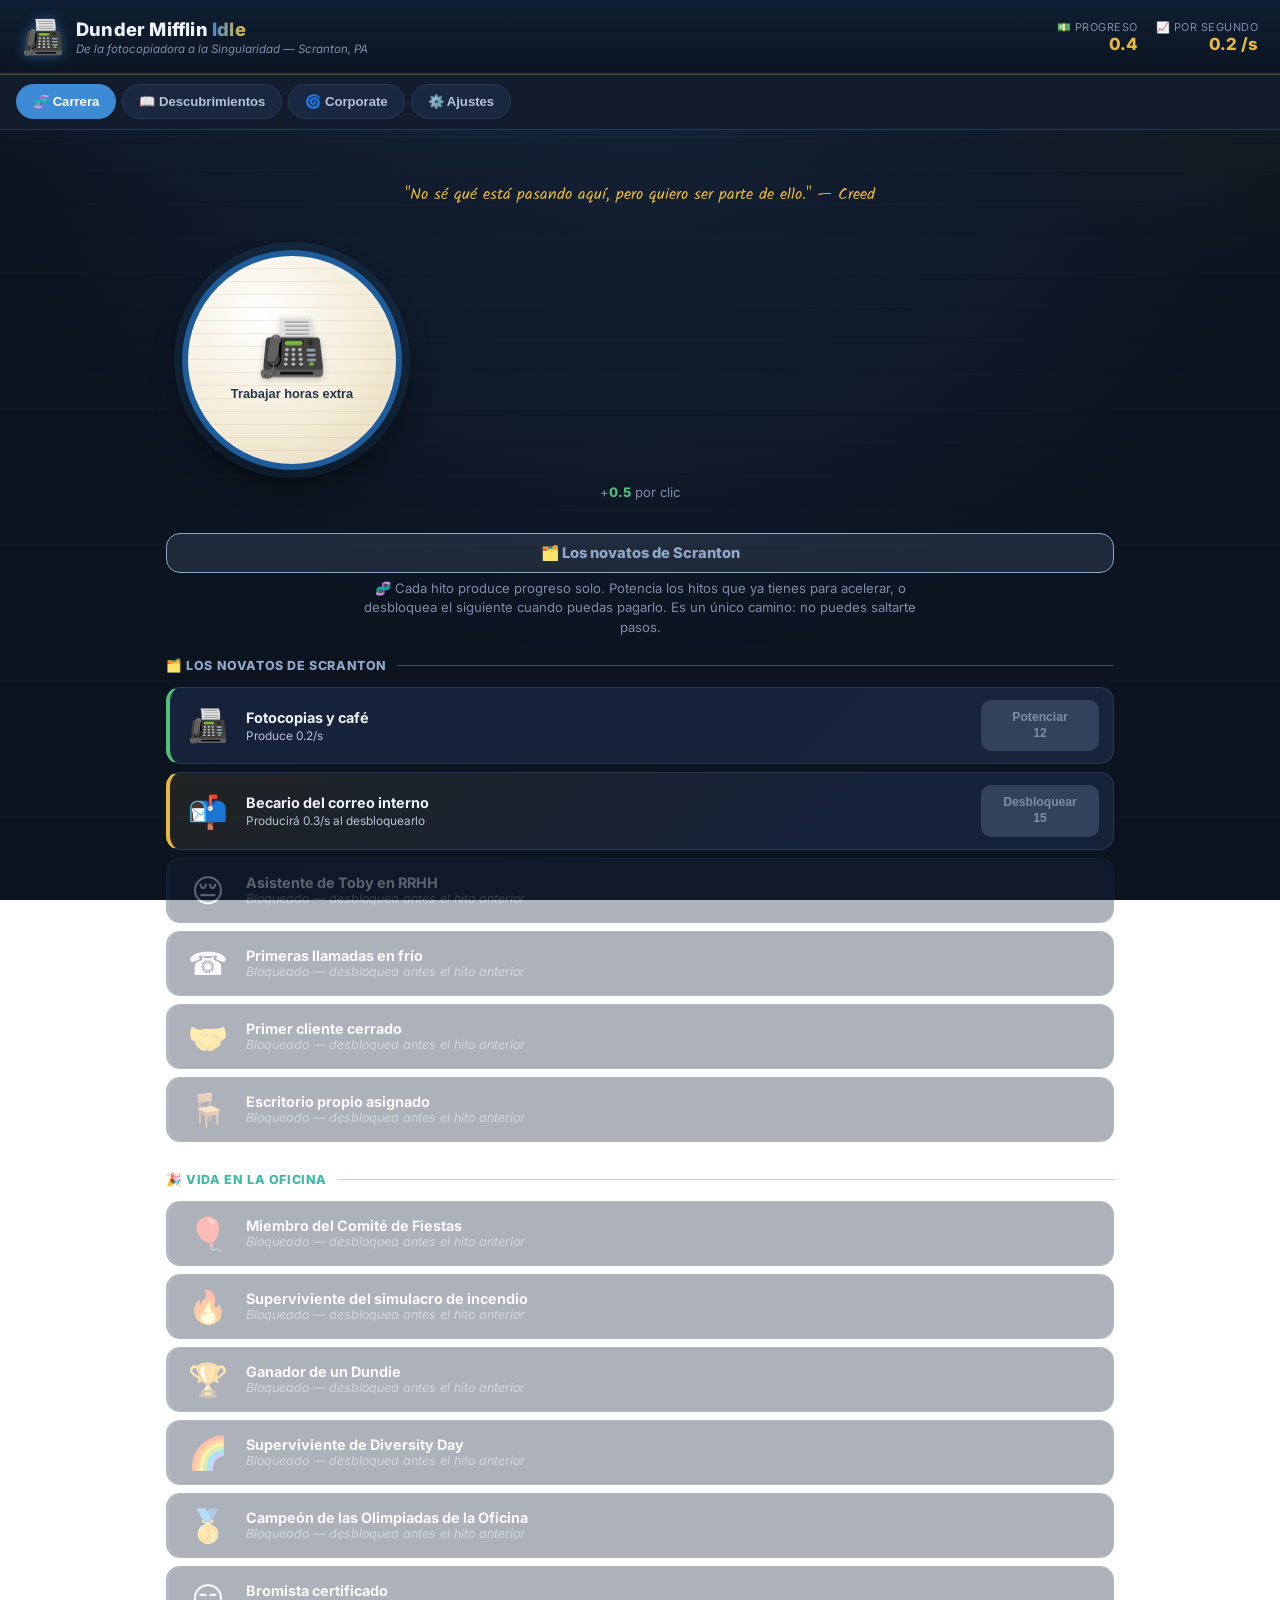
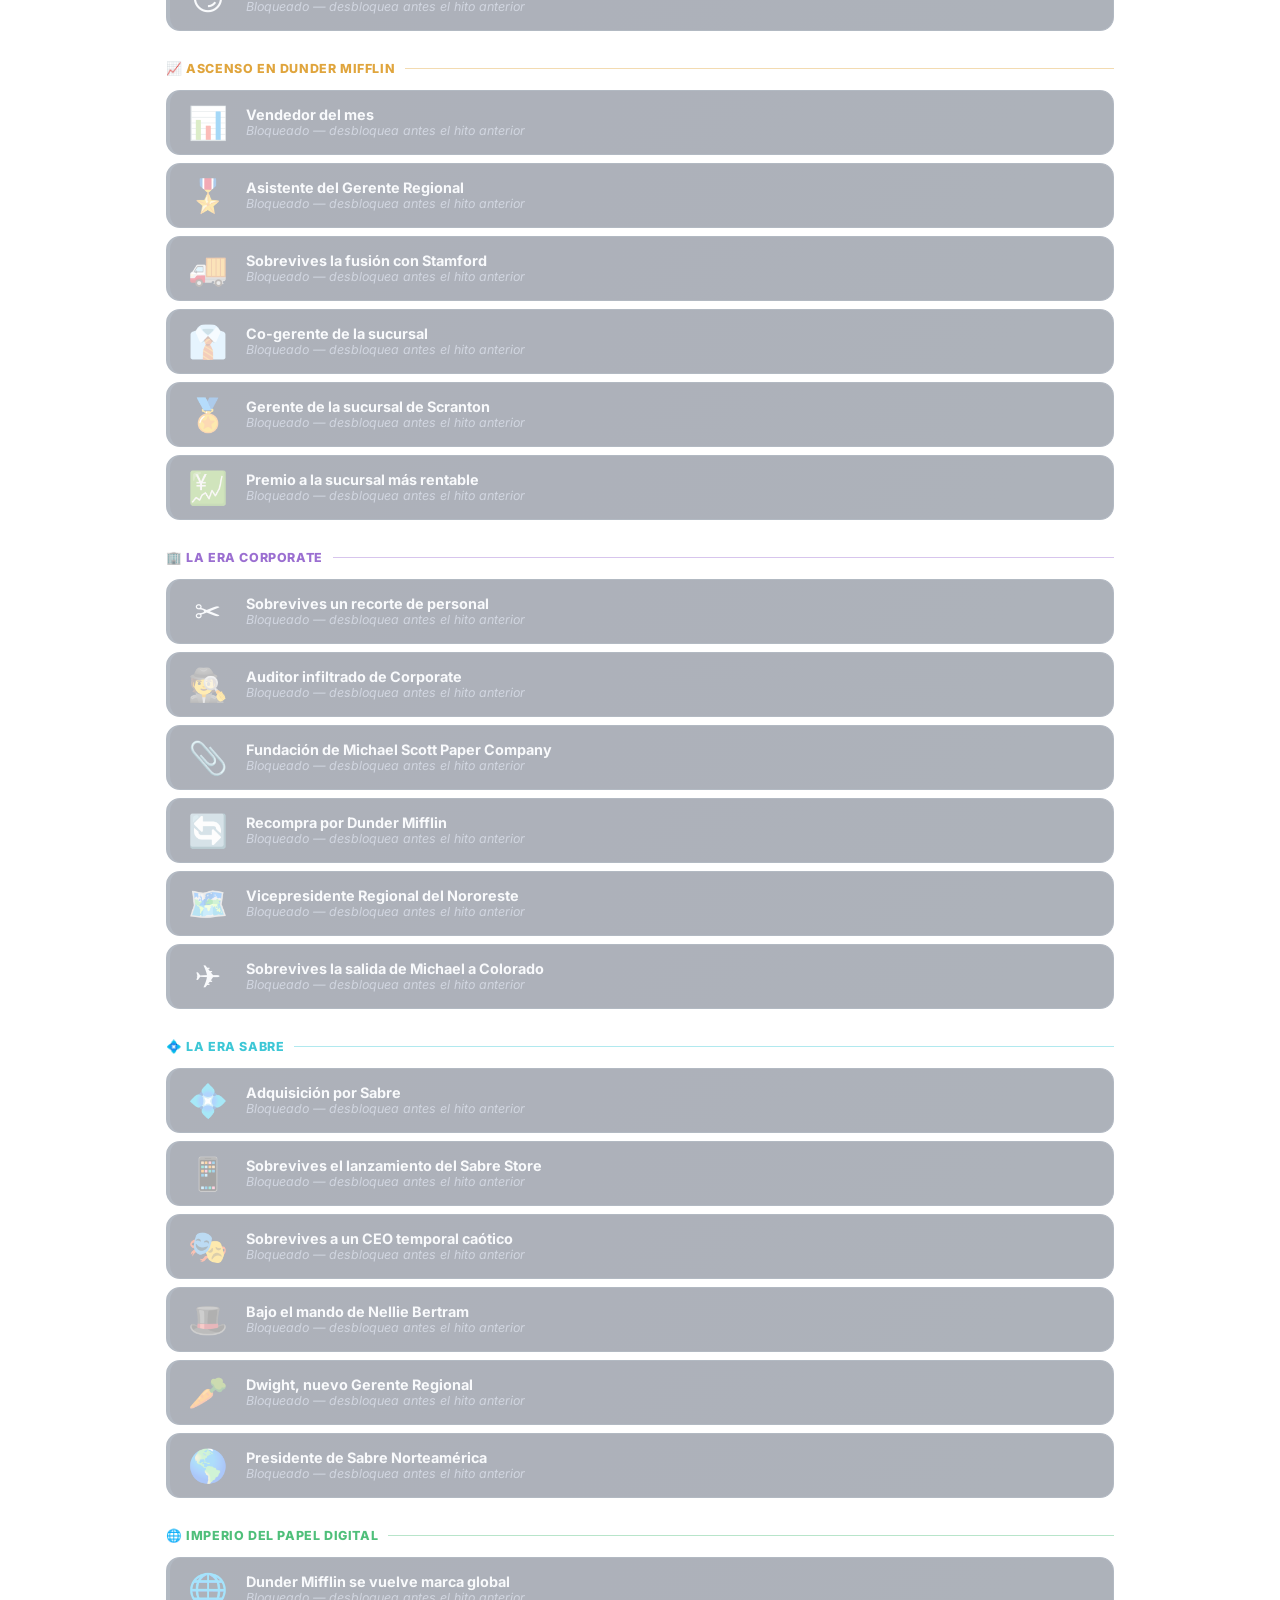
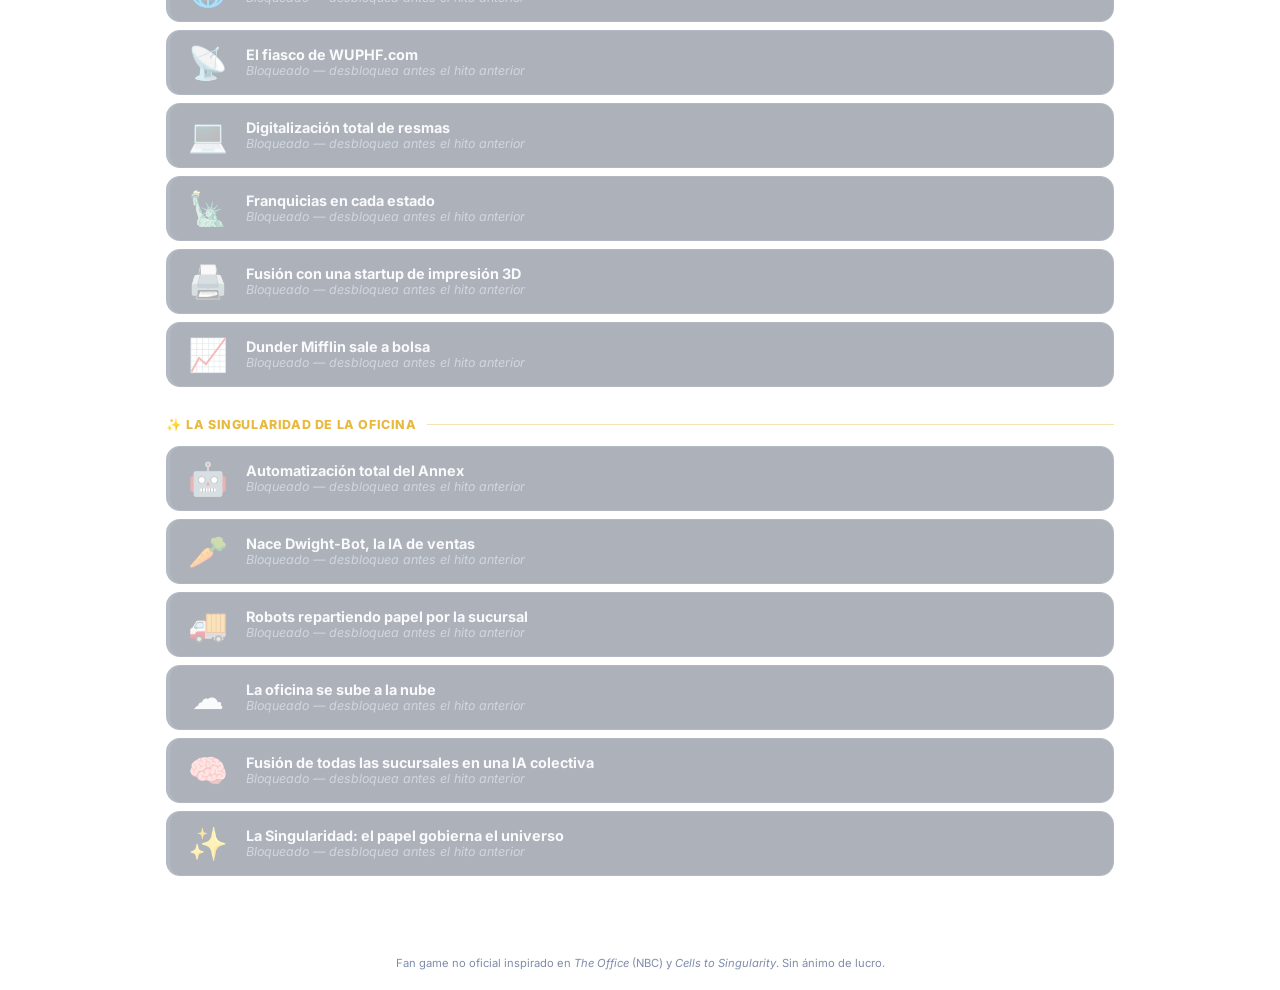
==== commit f46935ba: "feat: añade eventos interactivos con referencias directas a la serie y pulido visual Dos tipos de ev" ====
--- a/office-idle/index.html
+++ b/office-idle/index.html
@@ -61,6 +61,8 @@
 
         <div id="floatContainer" class="float-container"></div>
       </div>
+
+      <div id="urgentEventBanner" class="urgent-banner hidden"></div>
 
       <div class="era-banner" id="eraBanner"></div>
 
--- a/office-idle/css/style.css
+++ b/office-idle/css/style.css
@@ -21,10 +21,19 @@
 html, body {
   margin: 0;
   padding: 0;
-  background: radial-gradient(circle at top, #142338, var(--bg) 60%);
   color: var(--text);
   font-family: 'Inter', system-ui, sans-serif;
   min-height: 100vh;
+  -webkit-font-smoothing: antialiased;
+}
+
+body {
+  background:
+    radial-gradient(ellipse 900px 500px at 20% -10%, rgba(61,139,214,.10), transparent 60%),
+    radial-gradient(ellipse 700px 500px at 100% 0%, rgba(232,185,63,.06), transparent 55%),
+    repeating-linear-gradient(180deg, rgba(255,255,255,.012) 0px, rgba(255,255,255,.012) 1px, transparent 1px, transparent 34px),
+    radial-gradient(circle at top, #142338, var(--bg) 60%);
+  background-attachment: fixed;
 }
 
 .hidden { display: none !important; }
@@ -42,12 +51,22 @@
   position: sticky;
   top: 0;
   z-index: 20;
+  box-shadow: 0 1px 0 0 rgba(232,185,63,.25);
 }
 
 .brand { display: flex; align-items: center; gap: 12px; }
-.brand-logo { font-size: 2.1rem; filter: drop-shadow(0 0 6px rgba(61,139,214,.5)); }
+.brand-logo {
+  font-size: 2.1rem;
+  filter: drop-shadow(0 0 6px rgba(61,139,214,.5));
+  display: inline-block;
+  animation: logoFloat 4s ease-in-out infinite;
+}
+@keyframes logoFloat {
+  0%, 100% { transform: translateY(0) rotate(0deg); }
+  50% { transform: translateY(-2px) rotate(-4deg); }
+}
 .brand-text h1 { margin: 0; font-size: 1.15rem; font-weight: 800; letter-spacing: .2px; }
-.brand-text h1 span { color: var(--blue); }
+.brand-text h1 span { background: linear-gradient(90deg, var(--blue), var(--gold)); -webkit-background-clip: text; background-clip: text; color: transparent; }
 .brand-sub { margin: 2px 0 0; font-size: .72rem; color: var(--text3); font-style: italic; }
 
 .topbar-stats { display: flex; gap: 18px; flex-wrap: wrap; }
@@ -122,19 +141,27 @@
   height: 220px;
   border-radius: 50%;
   border: 6px solid var(--blue-dark);
-  background: radial-gradient(circle at 35% 30%, #ffffff, var(--paper) 55%, #e4d8b8 100%);
-  box-shadow: 0 0 0 8px rgba(61,139,214,.12), 0 16px 30px rgba(0,0,0,.45);
+  background:
+    repeating-linear-gradient(180deg, transparent 0px, transparent 12px, rgba(180,160,120,.18) 12px, rgba(180,160,120,.18) 13px),
+    radial-gradient(circle at 35% 30%, #ffffff, var(--paper) 55%, #e4d8b8 100%);
+  box-shadow: 0 0 0 8px rgba(61,139,214,.12), 0 16px 30px rgba(0,0,0,.45), inset 0 2px 6px rgba(255,255,255,.5);
   cursor: pointer;
   display: flex;
   flex-direction: column;
   align-items: center;
   justify-content: center;
   gap: 6px;
-  transition: transform .08s ease, box-shadow .08s ease;
+  transition: transform .08s ease, box-shadow .2s ease;
   color: #26344a;
-}
+  animation: btnBreathe 3.5s ease-in-out infinite;
+}
+@keyframes btnBreathe {
+  0%, 100% { box-shadow: 0 0 0 8px rgba(61,139,214,.12), 0 16px 30px rgba(0,0,0,.45), inset 0 2px 6px rgba(255,255,255,.5); }
+  50% { box-shadow: 0 0 0 12px rgba(61,139,214,.18), 0 18px 34px rgba(0,0,0,.45), inset 0 2px 6px rgba(255,255,255,.5); }
+}
+.click-btn:hover { transform: translateY(-2px); }
 .click-btn:active { transform: scale(.94); box-shadow: 0 0 0 8px rgba(61,139,214,.2), 0 8px 16px rgba(0,0,0,.4); }
-.click-emoji { font-size: 3.4rem; }
+.click-emoji { font-size: 3.4rem; filter: drop-shadow(0 2px 3px rgba(0,0,0,.2)); }
 .click-text { font-size: .8rem; font-weight: 700; max-width: 150px; line-height: 1.25; }
 
 .click-power-label { margin-top: 14px; font-size: .82rem; color: var(--text3); }
@@ -196,18 +223,24 @@
   display: flex;
   align-items: center;
   gap: 14px;
-  background: var(--card);
+  background: linear-gradient(135deg, var(--card), var(--bg3) 220%);
   border: 1px solid var(--border);
   border-left: 4px solid var(--border);
   border-radius: var(--radius);
   padding: 12px 14px;
-  transition: all .15s ease;
+  transition: transform .15s ease, box-shadow .15s ease, opacity .15s ease, border-color .15s ease;
 }
 .node-card.state-active { border-left-color: var(--green); }
-.node-card.state-active.affordable-mult { box-shadow: 0 0 0 1px rgba(79,191,122,.25); }
-.node-card.state-next { border-left-color: var(--gold); background: rgba(232,185,63,.06); }
-.node-card.state-next.affordable-unlock { box-shadow: 0 0 0 1px rgba(232,185,63,.4); }
-.node-card.state-locked { opacity: .38; }
+.node-card.state-active.affordable-mult { box-shadow: 0 0 0 1px rgba(79,191,122,.25), 0 4px 14px rgba(0,0,0,.25); }
+.node-card.state-active.affordable-mult:hover { transform: translateY(-1px); }
+.node-card.state-next { border-left-color: var(--gold); background: linear-gradient(135deg, rgba(232,185,63,.09), var(--card) 70%); }
+.node-card.state-next.affordable-unlock { box-shadow: 0 0 0 1px rgba(232,185,63,.4), 0 4px 14px rgba(0,0,0,.25); animation: nextPulse 1.8s ease-in-out infinite; }
+.node-card.state-next.affordable-unlock:hover { transform: translateY(-1px); }
+@keyframes nextPulse {
+  0%, 100% { box-shadow: 0 0 0 1px rgba(232,185,63,.4), 0 4px 14px rgba(0,0,0,.25); }
+  50% { box-shadow: 0 0 0 3px rgba(232,185,63,.22), 0 4px 14px rgba(0,0,0,.25); }
+}
+.node-card.state-locked { opacity: .35; }
 
 .node-emoji { font-size: 2rem; width: 48px; text-align: center; flex: 0 0 auto; }
 .node-info { flex: 1; min-width: 0; }
@@ -226,12 +259,12 @@
   font-size: .76rem;
   cursor: pointer;
   color: white;
-  transition: transform .1s ease, background .15s ease;
+  transition: transform .1s ease, filter .15s ease;
   text-align: center;
   line-height: 1.3;
 }
-.node-btn.btn-mult { background: var(--blue); }
-.node-btn.btn-mult:hover:not(:disabled) { background: var(--blue-dark); transform: translateY(-1px); }
+.node-btn.btn-mult { background: linear-gradient(135deg, var(--blue), var(--blue-dark)); }
+.node-btn.btn-mult:hover:not(:disabled) { filter: brightness(1.12); transform: translateY(-1px); }
 .node-btn.btn-unlock { background: linear-gradient(135deg, var(--gold), #c98f1f); color: #2a2107; }
 .node-btn.btn-unlock:hover:not(:disabled) { filter: brightness(1.1); transform: translateY(-1px); }
 .node-btn:disabled { background: #33415c; color: var(--text3); cursor: not-allowed; }
@@ -255,8 +288,10 @@
   display: flex;
   gap: 10px;
   align-items: flex-start;
-}
-.disc-card.unlocked { border-color: var(--gold); background: rgba(232,185,63,.08); }
+  transition: transform .15s ease, box-shadow .15s ease;
+}
+.disc-card.unlocked { border-color: var(--gold); background: linear-gradient(135deg, rgba(232,185,63,.1), var(--card) 75%); }
+.disc-card.unlocked:hover { transform: translateY(-2px); box-shadow: 0 6px 16px rgba(0,0,0,.3); }
 .disc-icon { font-size: 1.5rem; }
 .disc-name { font-weight: 700; font-size: .84rem; }
 .disc-desc { font-size: .74rem; color: var(--text3); margin-top: 2px; line-height: 1.4; }
@@ -312,7 +347,8 @@
   left: 50%;
   transform: translateX(-50%);
   z-index: 100;
-  background: var(--card);
+  background: rgba(22,34,58,.92);
+  backdrop-filter: blur(6px);
   border: 1px solid var(--gold);
   border-radius: 12px;
   padding: 12px 18px;
@@ -324,6 +360,58 @@
 }
 @keyframes toastIn { from { opacity: 0; transform: translate(-50%, -12px); } to { opacity: 1; transform: translate(-50%, 0); } }
 
+/* ─── FLOATING BONUS ─── */
+.float-bonus {
+  position: fixed;
+  z-index: 90;
+  width: 56px;
+  height: 56px;
+  border-radius: 50%;
+  border: 2px solid var(--gold);
+  background: radial-gradient(circle at 35% 30%, #ffffff, var(--paper) 60%, #e4d8b8 100%);
+  font-size: 1.7rem;
+  display: flex;
+  align-items: center;
+  justify-content: center;
+  cursor: pointer;
+  pointer-events: auto;
+  box-shadow: 0 0 0 6px rgba(232,185,63,.18), 0 8px 20px rgba(0,0,0,.4);
+  animation: bonusPulse 1s ease-in-out infinite, bonusIn .2s ease;
+}
+.float-bonus:active { transform: scale(.9); }
+@keyframes bonusPulse {
+  0%, 100% { box-shadow: 0 0 0 6px rgba(232,185,63,.18), 0 8px 20px rgba(0,0,0,.4); }
+  50% { box-shadow: 0 0 0 12px rgba(232,185,63,.06), 0 8px 20px rgba(0,0,0,.4); }
+}
+@keyframes bonusIn { from { opacity: 0; transform: scale(.5); } to { opacity: 1; transform: scale(1); } }
+@keyframes bonusOut { to { opacity: 0; transform: scale(.4); } }
+.float-bonus.leaving { animation: bonusOut .25s ease forwards; }
+
+/* ─── URGENT EVENT ─── */
+.urgent-banner {
+  border-radius: var(--radius);
+  padding: 14px 18px;
+  margin-bottom: 16px;
+  background: linear-gradient(135deg, rgba(226,86,79,.16), rgba(232,185,63,.1));
+  border: 1px solid var(--red);
+  animation: urgentGlow 1.2s ease-in-out infinite;
+}
+@keyframes urgentGlow {
+  0%, 100% { box-shadow: 0 0 0 0 rgba(226,86,79,.3); }
+  50% { box-shadow: 0 0 0 6px rgba(226,86,79,0); }
+}
+.urgent-title { font-weight: 800; font-size: .92rem; display: flex; align-items: center; gap: 8px; }
+.urgent-prompt { font-size: .8rem; color: var(--text2); margin: 4px 0 8px; }
+.urgent-meter { height: 8px; border-radius: 999px; background: var(--bg3); overflow: hidden; margin-bottom: 6px; }
+.urgent-meter-fill { height: 100%; background: linear-gradient(90deg, var(--red), var(--gold)); transition: width .1s linear; }
+.urgent-footer { display: flex; justify-content: space-between; font-size: .74rem; color: var(--text3); }
+
+.click-btn.urgent-active { border-color: var(--red); animation: urgentBtn .5s ease-in-out infinite; }
+@keyframes urgentBtn {
+  0%, 100% { box-shadow: 0 0 0 8px rgba(226,86,79,.18), 0 16px 30px rgba(0,0,0,.45); }
+  50% { box-shadow: 0 0 0 16px rgba(226,86,79,.05), 0 16px 30px rgba(0,0,0,.45); }
+}
+
 .game-footer {
   text-align: center;
   font-size: .7rem;
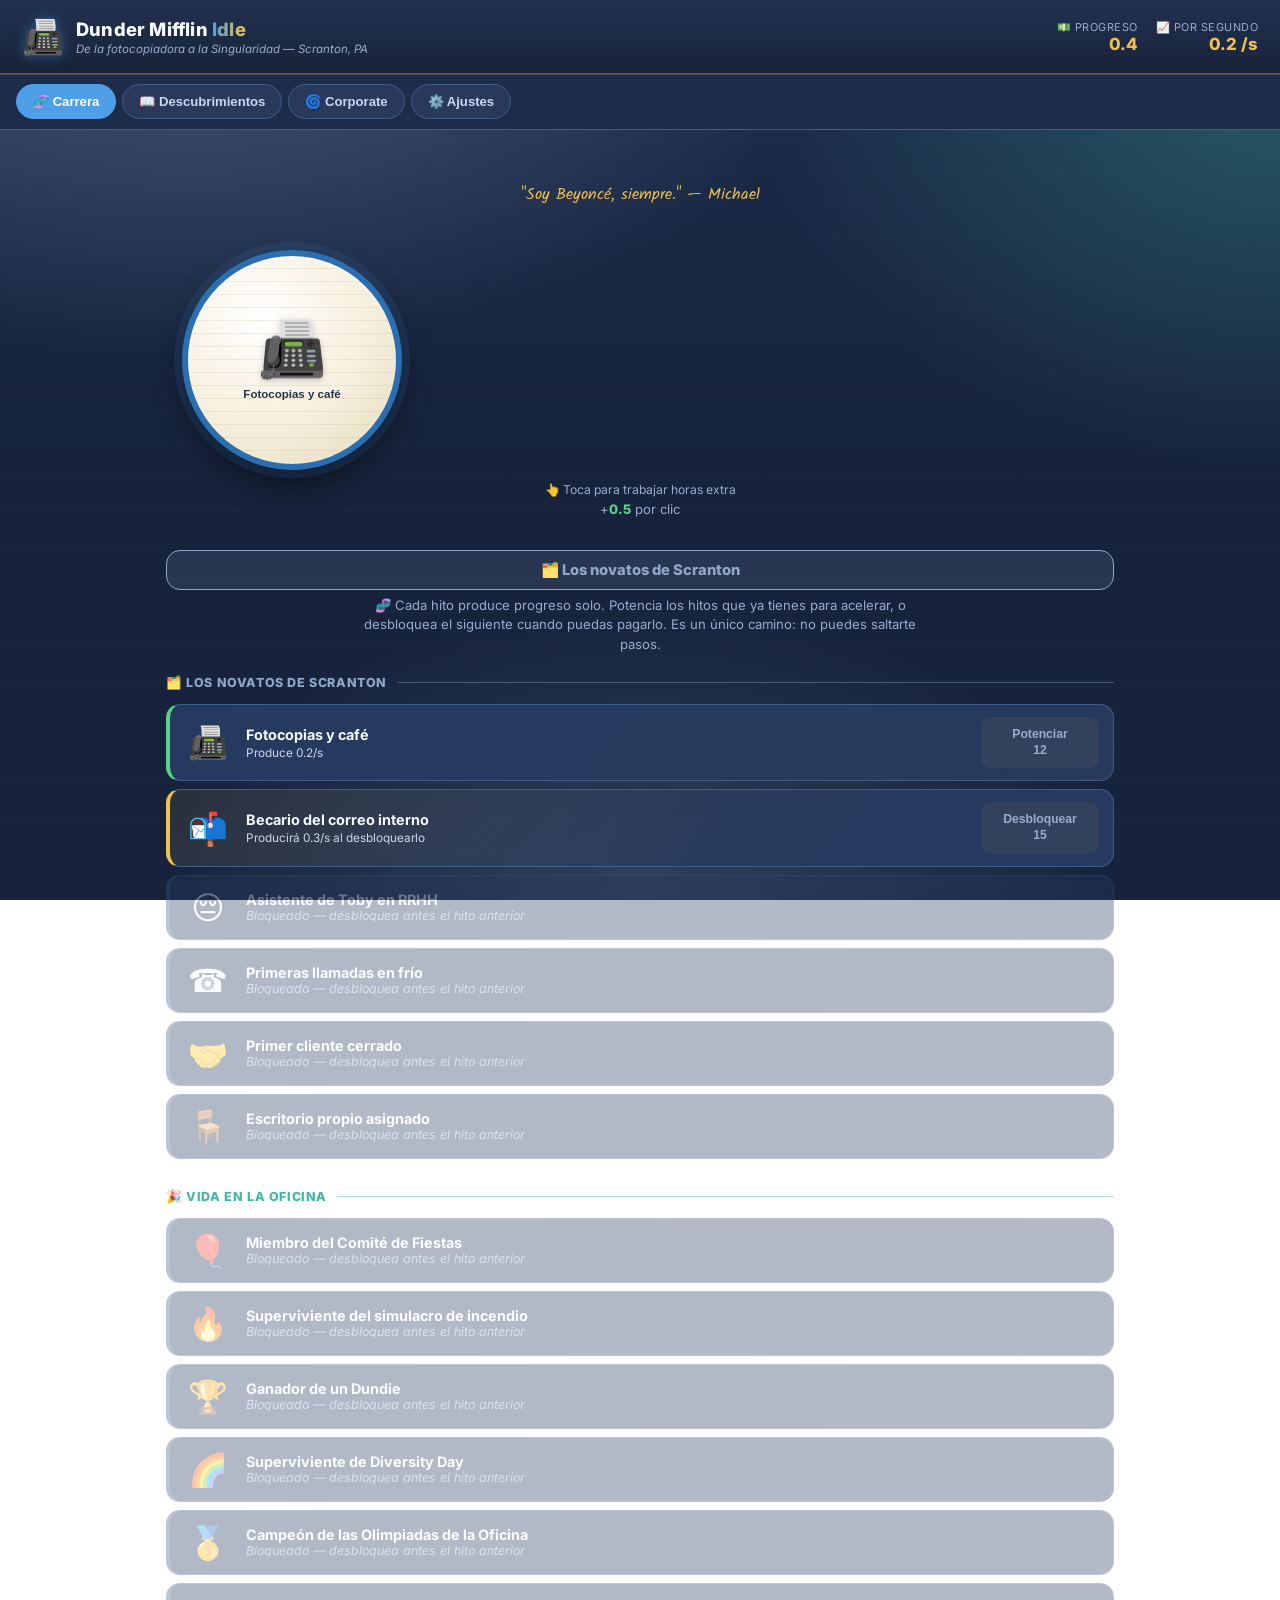
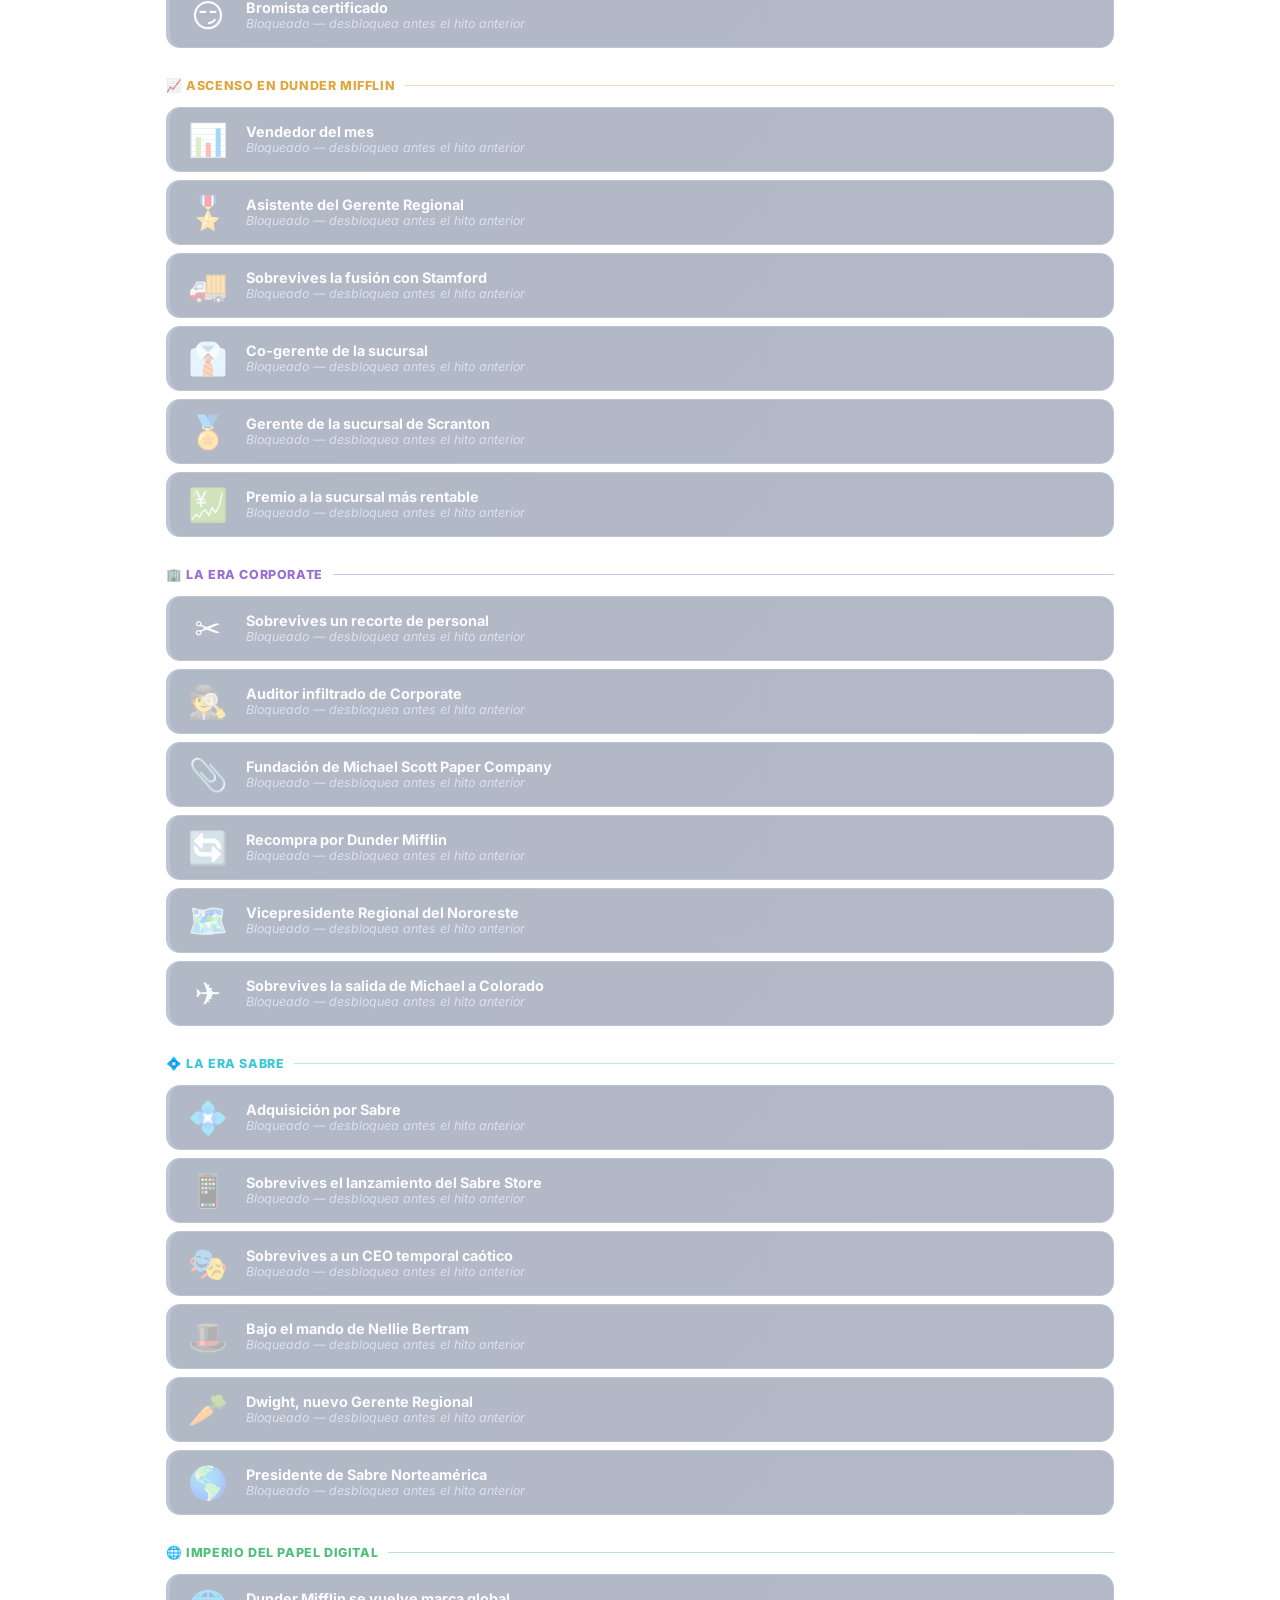
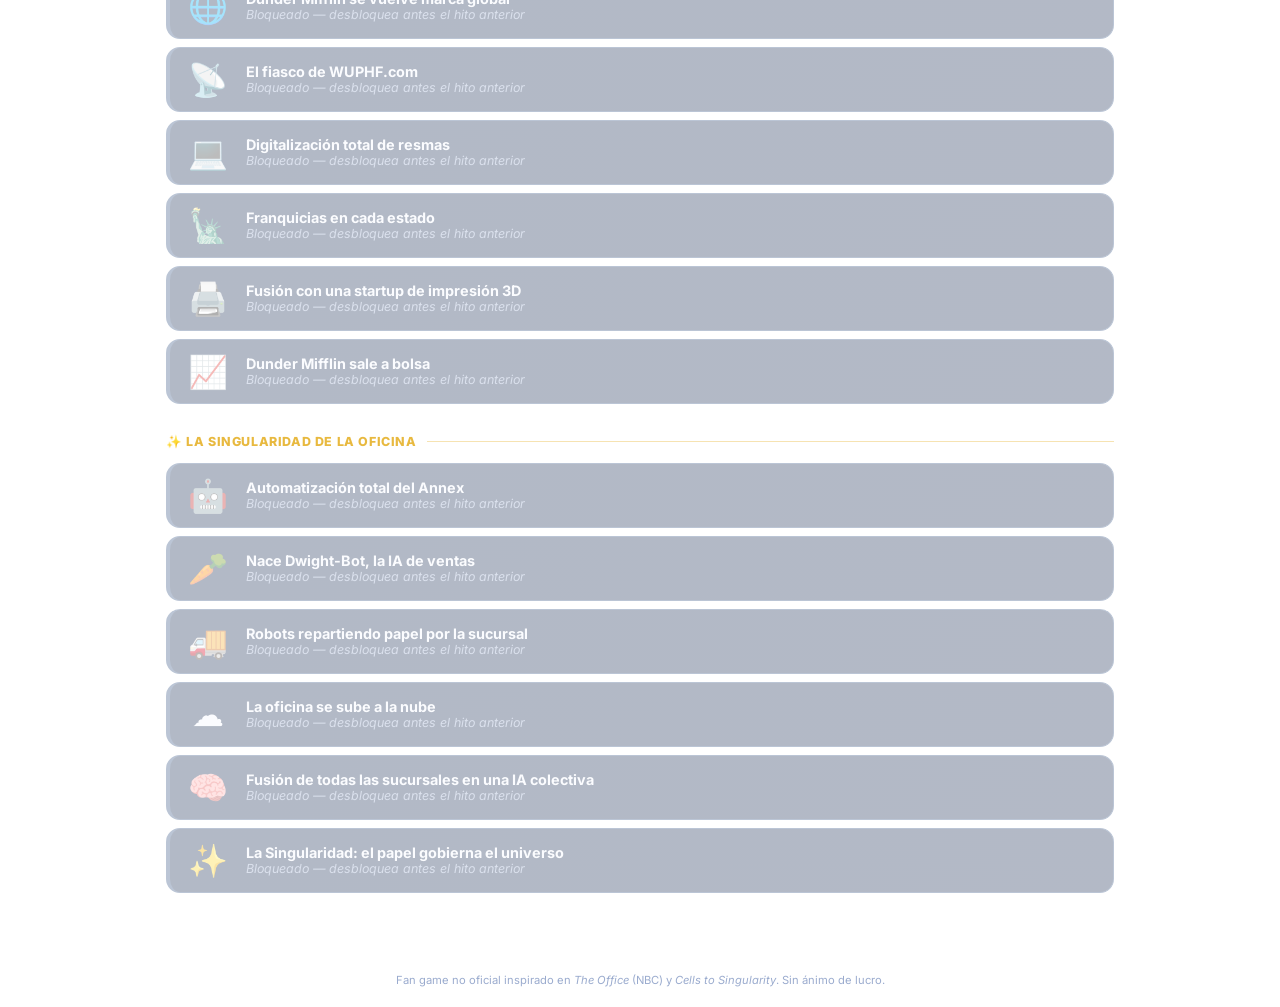
==== commit bcc9cb01: "feat: amplía el idle con mejoras Corporate y ambienta el look en Cells to Singularity Nuevo sistema " ====
--- a/office-idle/index.html
+++ b/office-idle/index.html
@@ -55,8 +55,9 @@
 
         <button id="clickBtn" class="click-btn">
           <span class="click-emoji">📠</span>
-          <span class="click-text">Trabajar horas extra</span>
+          <span class="click-text">Fotocopias y café</span>
         </button>
+        <p class="click-hint">👆 Toca para trabajar horas extra</p>
         <p class="click-power-label">+<span id="clickPowerLabel">1</span> por clic</p>
 
         <div id="floatContainer" class="float-container"></div>
@@ -82,7 +83,7 @@
     <!-- CORPORATE / PRESTIGE -->
     <section class="tab-panel" id="panel-corporate">
       <h2 class="panel-title">🌀 Reinicio Corporate</h2>
-      <p class="panel-sub">Cuando Corporate decide "optimizar" la sucursal, todo vuelve a empezar: pierdes tu progreso en la cadena de hitos, pero conservas <strong>Núcleos Corporate</strong> — cada uno da +2% de producción para siempre, en todas las partidas futuras.</p>
+      <p class="panel-sub">Cuando Corporate decide "optimizar" la sucursal, todo vuelve a empezar: pierdes tu progreso en la cadena de hitos, pero conservas <strong>Núcleos Corporate</strong> — cada uno da producción permanente, en todas las partidas futuras. Gástalos en mejoras permanentes para tu próxima vuelta.</p>
 
       <div class="prestige-card card-office">
         <div class="prestige-row">
@@ -93,11 +94,16 @@
           <button id="prestigeBtn" class="prestige-btn" disabled>Reiniciar con Corporate 🌀</button>
         </div>
         <div class="prestige-footer">
-          <span>Núcleos actuales: <strong id="prestigeCurrent">0</strong></span>
+          <span>Núcleos disponibles: <strong id="prestigeCurrent">0</strong></span>
+          <span>Núcleos conseguidos en total: <strong id="prestigeLifetime">0</strong></span>
           <span>Bonus permanente: <strong id="prestigeBonus">+0%</strong></span>
           <span>Reinicios realizados: <strong id="prestigeCount">0</strong></span>
         </div>
       </div>
+
+      <h3 class="perks-title">🏙️ Mejoras permanentes de Corporate</h3>
+      <p class="panel-sub">Gasta tus Núcleos disponibles en mejoras que se quedan contigo para siempre, incluso después de reiniciar.</p>
+      <div id="perkList" class="perk-list"></div>
     </section>
 
     <!-- AJUSTES -->
@@ -115,7 +121,7 @@
         </div>
         <div class="card-office">
           <h3>⚠️ Zona peligrosa</h3>
-          <p class="panel-sub">Esto borra toda la partida (cadena de hitos, descubrimientos y núcleos Corporate). No se puede deshacer.</p>
+          <p class="panel-sub">Esto borra toda la partida (cadena de hitos, descubrimientos, núcleos y mejoras Corporate). No se puede deshacer.</p>
           <button class="btn-danger" id="resetBtn">🗑️ Reiniciar partida</button>
         </div>
       </div>
--- a/office-idle/css/style.css
+++ b/office-idle/css/style.css
@@ -1,19 +1,32 @@
+@property --era-glow {
+  syntax: '<color>';
+  inherits: true;
+  initial-value: #3d8bd6;
+}
+@property --era-glow2 {
+  syntax: '<color>';
+  inherits: true;
+  initial-value: #8fa7c9;
+}
+
 :root {
-  --bg: #0c1420;
-  --bg2: #121c2c;
-  --bg3: #1a2740;
-  --card: #16223a;
-  --border: #253854;
-  --text: #eef2f8;
-  --text2: #b7c2d6;
-  --text3: #7f8caa;
-  --blue: #3d8bd6;
-  --blue-dark: #1f5c9c;
-  --gold: #e8b93f;
-  --green: #4fbf7a;
-  --red: #e2564f;
-  --paper: #f4ecd8;
+  --bg: #17233c;
+  --bg2: #1d2c4a;
+  --bg3: #28395c;
+  --card: #263a5f;
+  --border: #3f5c8a;
+  --text: #f6f9ff;
+  --text2: #ccd7ee;
+  --text3: #9aabce;
+  --blue: #4f9ee8;
+  --blue-dark: #2c6fb0;
+  --gold: #f0c14b;
+  --green: #5cd08a;
+  --red: #ef6a63;
+  --paper: #f6efdd;
   --radius: 14px;
+  --era-glow: #4f9ee8;
+  --era-glow2: #8fa7c9;
 }
 
 * { box-sizing: border-box; }
@@ -29,11 +42,13 @@
 
 body {
   background:
-    radial-gradient(ellipse 900px 500px at 20% -10%, rgba(61,139,214,.10), transparent 60%),
-    radial-gradient(ellipse 700px 500px at 100% 0%, rgba(232,185,63,.06), transparent 55%),
-    repeating-linear-gradient(180deg, rgba(255,255,255,.012) 0px, rgba(255,255,255,.012) 1px, transparent 1px, transparent 34px),
-    radial-gradient(circle at top, #142338, var(--bg) 60%);
+    radial-gradient(ellipse 1100px 650px at 15% -5%, color-mix(in srgb, var(--era-glow) 40%, transparent), transparent 62%),
+    radial-gradient(ellipse 900px 650px at 100% 10%, color-mix(in srgb, var(--era-glow2) 32%, transparent), transparent 58%),
+    radial-gradient(ellipse 800px 500px at 50% 100%, color-mix(in srgb, var(--era-glow) 22%, transparent), transparent 60%),
+    repeating-linear-gradient(180deg, rgba(255,255,255,.015) 0px, rgba(255,255,255,.015) 1px, transparent 1px, transparent 34px),
+    linear-gradient(180deg, #1c2b4a, var(--bg) 55%);
   background-attachment: fixed;
+  transition: background 1.1s ease;
 }
 
 .hidden { display: none !important; }
@@ -46,7 +61,7 @@
   flex-wrap: wrap;
   gap: 14px;
   padding: 16px 22px;
-  background: linear-gradient(180deg, #0f1e33, #0c1622);
+  background: linear-gradient(180deg, #223151, #182338);
   border-bottom: 1px solid var(--border);
   position: sticky;
   top: 0;
@@ -161,10 +176,20 @@
 }
 .click-btn:hover { transform: translateY(-2px); }
 .click-btn:active { transform: scale(.94); box-shadow: 0 0 0 8px rgba(61,139,214,.2), 0 8px 16px rgba(0,0,0,.4); }
-.click-emoji { font-size: 3.4rem; filter: drop-shadow(0 2px 3px rgba(0,0,0,.2)); }
-.click-text { font-size: .8rem; font-weight: 700; max-width: 150px; line-height: 1.25; }
-
-.click-power-label { margin-top: 14px; font-size: .82rem; color: var(--text3); }
+.click-emoji { font-size: 3.4rem; filter: drop-shadow(0 2px 3px rgba(0,0,0,.2)); transition: transform .3s ease; }
+.click-text {
+  font-size: .72rem;
+  font-weight: 700;
+  max-width: 155px;
+  line-height: 1.25;
+  display: -webkit-box;
+  -webkit-line-clamp: 3;
+  -webkit-box-orient: vertical;
+  overflow: hidden;
+}
+
+.click-hint { margin: 12px 0 0; font-size: .76rem; color: var(--text3); }
+.click-power-label { margin-top: 4px; font-size: .82rem; color: var(--text3); }
 .click-power-label span { color: var(--green); font-weight: 800; }
 
 .float-container {
@@ -323,6 +348,36 @@
   color: var(--text2);
 }
 
+.perks-title { font-size: 1rem; font-weight: 800; margin: 26px 0 4px; }
+
+.perk-list { display: grid; grid-template-columns: repeat(auto-fill, minmax(230px, 1fr)); gap: 12px; }
+.perk-card {
+  background: linear-gradient(135deg, var(--card), var(--bg3) 220%);
+  border: 1px solid var(--border);
+  border-radius: var(--radius);
+  padding: 14px;
+  display: flex;
+  flex-direction: column;
+  gap: 6px;
+}
+.perk-card.bought { border-color: var(--green); background: linear-gradient(135deg, rgba(92,208,138,.12), var(--card) 75%); }
+.perk-emoji { font-size: 1.6rem; }
+.perk-name { font-weight: 700; font-size: .86rem; }
+.perk-desc { font-size: .76rem; color: var(--text3); flex: 1; line-height: 1.4; }
+.perk-btn {
+  border: none;
+  border-radius: 10px;
+  padding: 8px 12px;
+  font-weight: 700;
+  font-size: .78rem;
+  cursor: pointer;
+  background: linear-gradient(135deg, var(--gold), #c98f1f);
+  color: #2a2107;
+}
+.perk-btn:hover:not(:disabled) { filter: brightness(1.1); }
+.perk-btn:disabled { background: #33415c; color: var(--text3); cursor: not-allowed; }
+.perk-bought-label { font-size: .78rem; color: var(--green); font-weight: 700; }
+
 /* ─── SETTINGS ─── */
 .settings-grid { display: grid; grid-template-columns: repeat(auto-fit, minmax(260px, 1fr)); gap: 14px; }
 .settings-actions { display: flex; gap: 10px; flex-wrap: wrap; margin-top: 10px; }
@@ -347,7 +402,7 @@
   left: 50%;
   transform: translateX(-50%);
   z-index: 100;
-  background: rgba(22,34,58,.92);
+  background: rgba(36,54,88,.94);
   backdrop-filter: blur(6px);
   border: 1px solid var(--gold);
   border-radius: 12px;
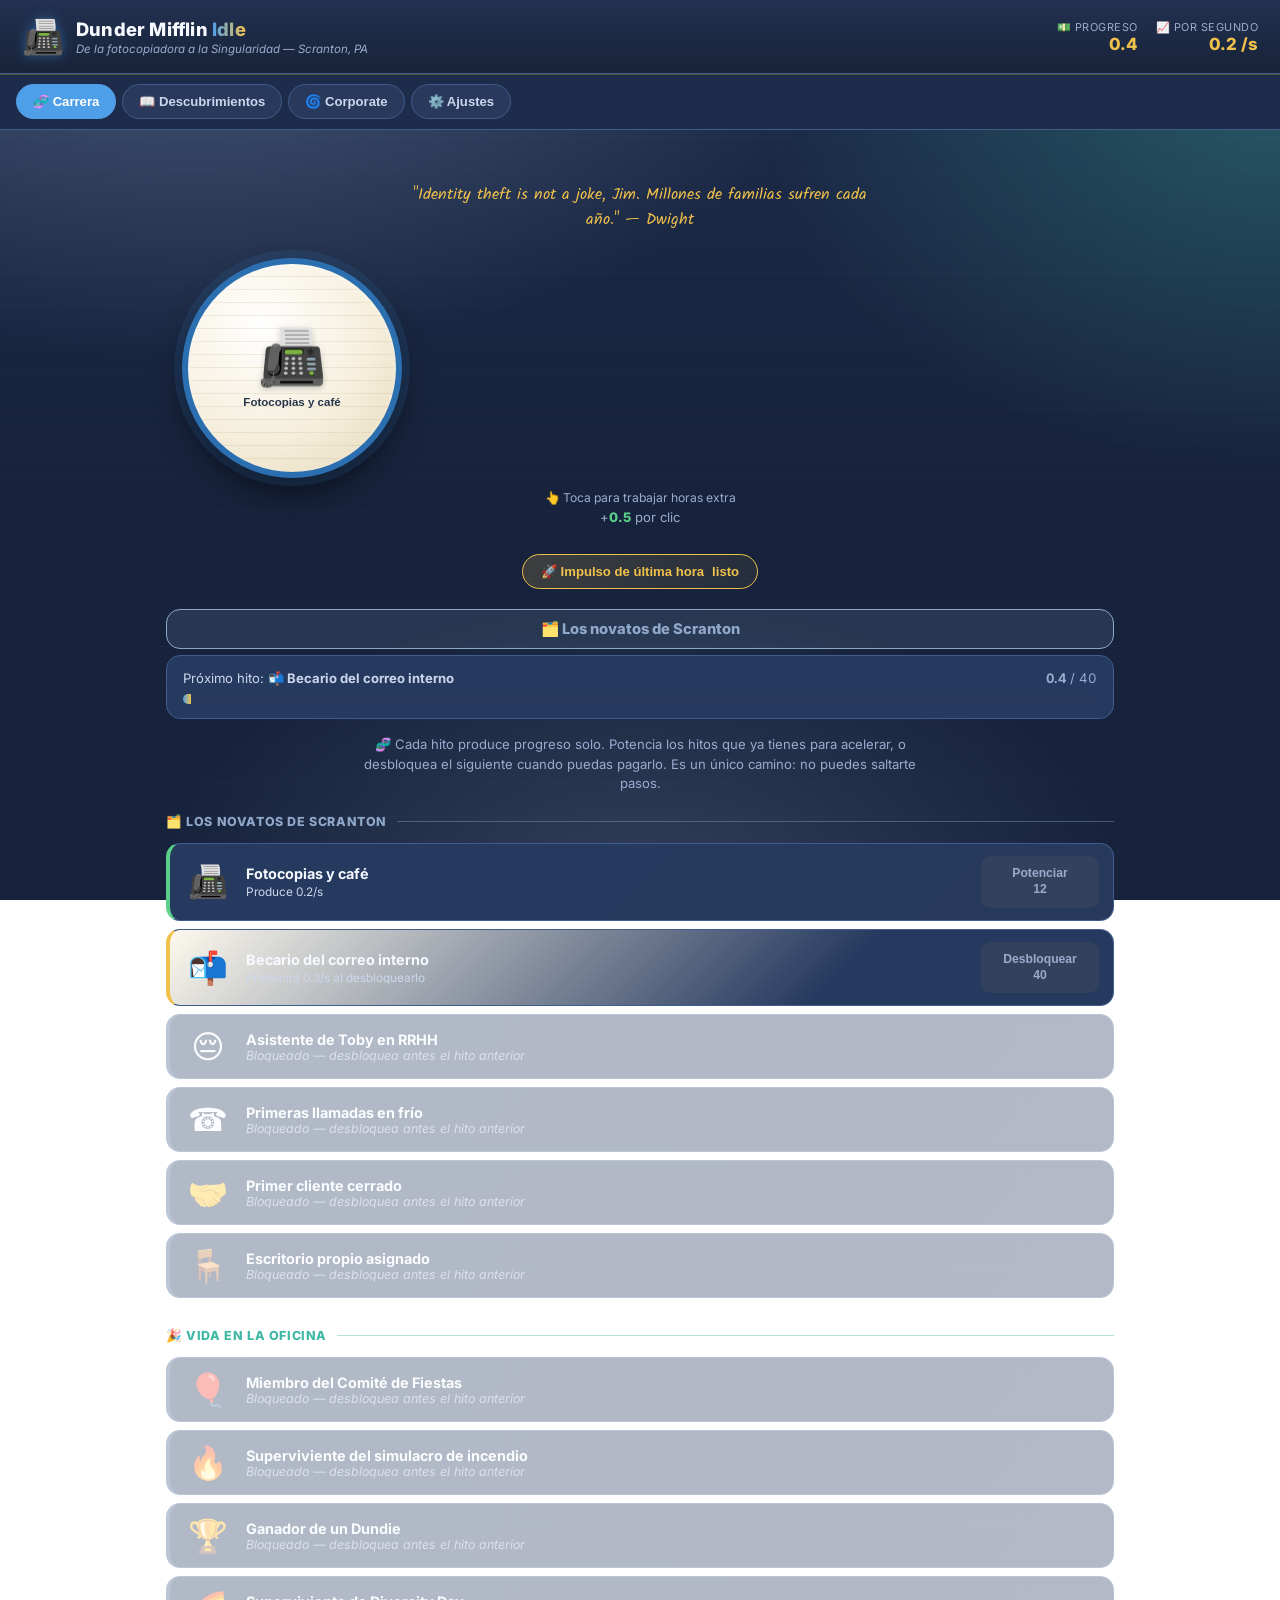
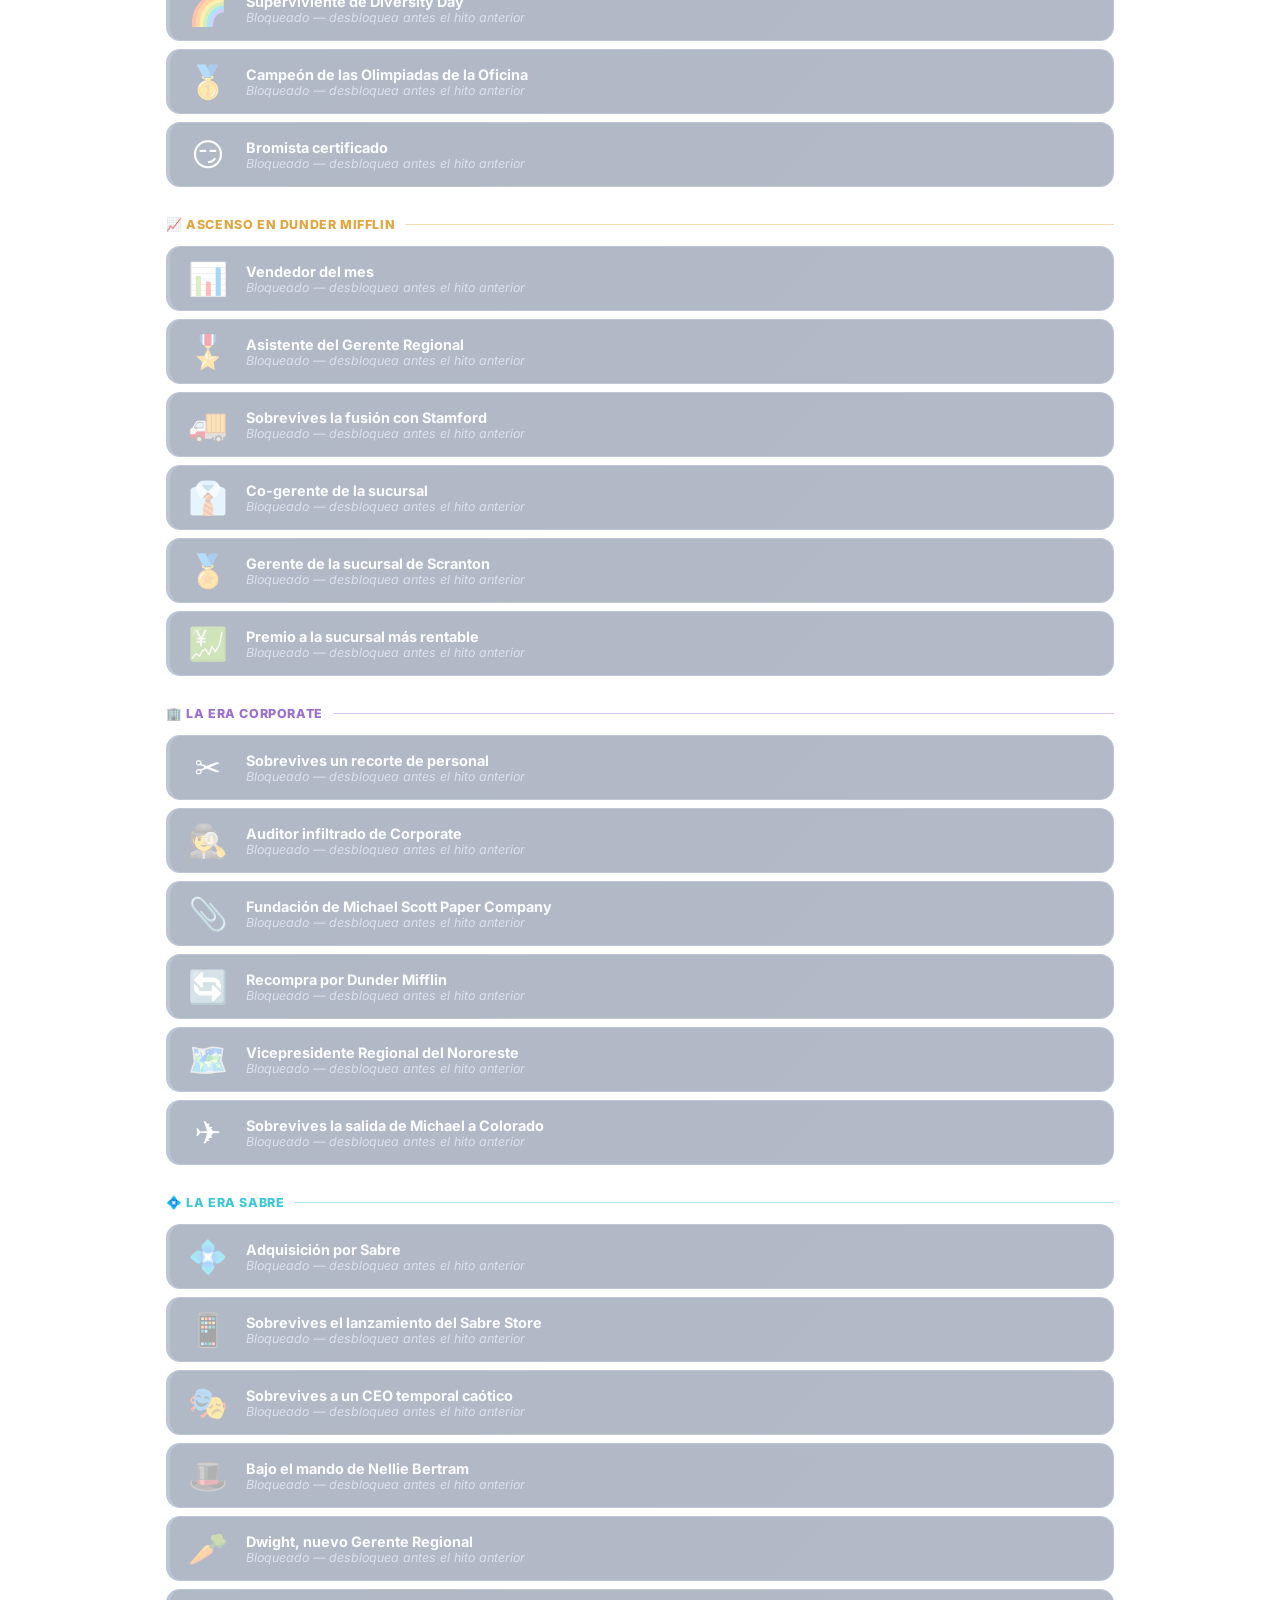
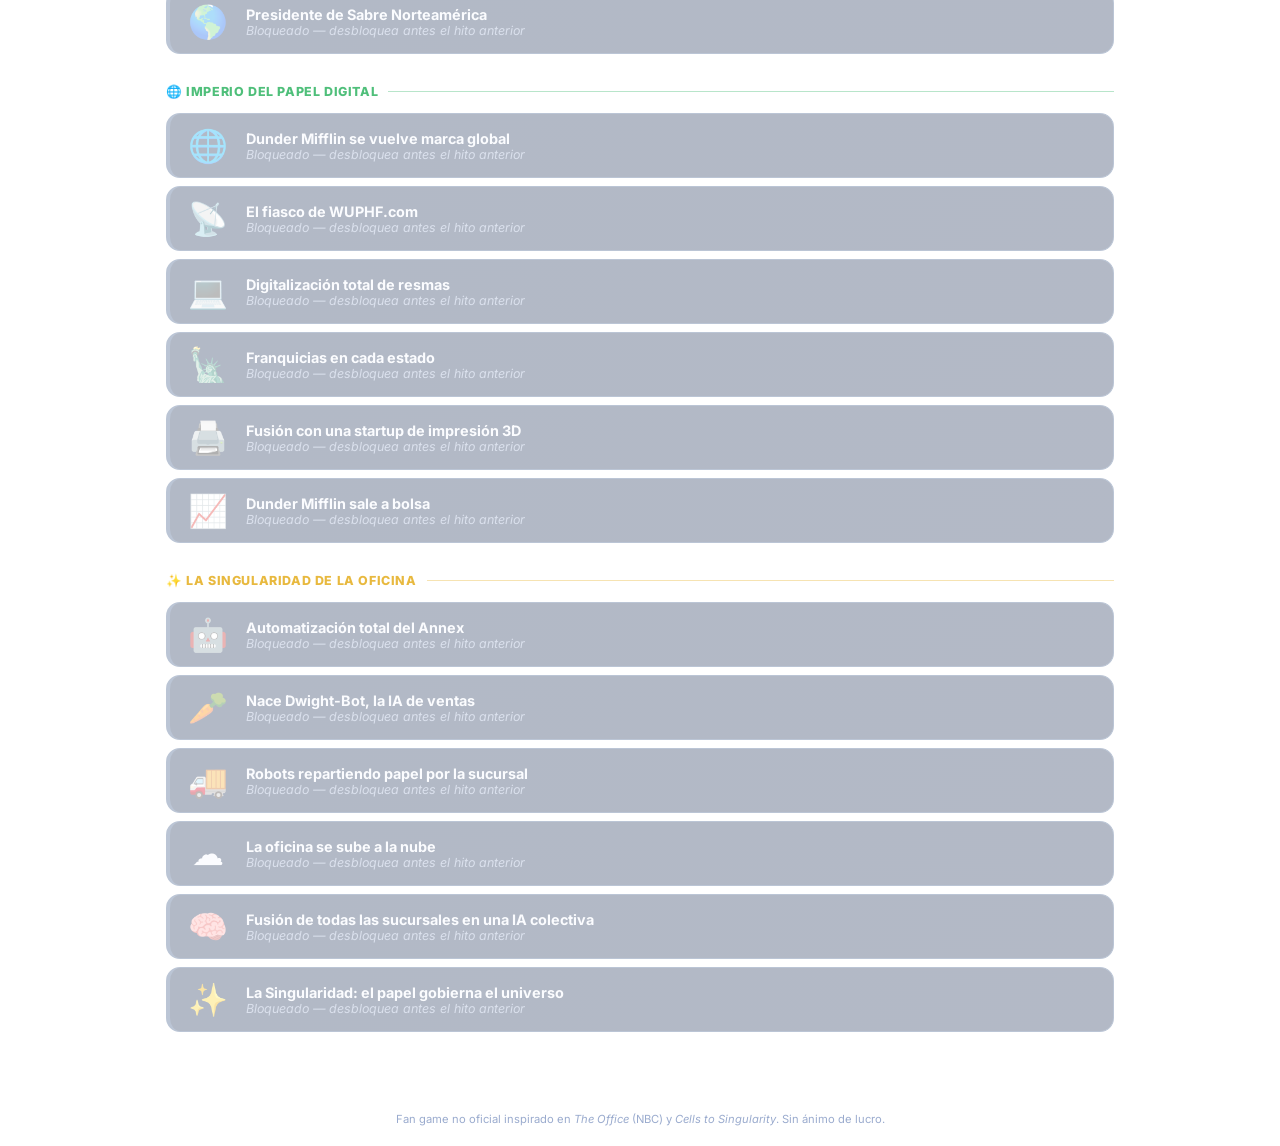
==== commit 66a31471: "feat: acerca más el juego a Cells to Singularity (impulso, progreso visible, piloto automático) Tras" ====
--- a/office-idle/index.html
+++ b/office-idle/index.html
@@ -13,6 +13,7 @@
 <body>
 
   <div id="eventToast" class="event-toast hidden"></div>
+  <div id="bigBangFlash" class="big-bang-flash"></div>
 
   <header class="topbar">
     <div class="brand">
@@ -60,12 +61,22 @@
         <p class="click-hint">👆 Toca para trabajar horas extra</p>
         <p class="click-power-label">+<span id="clickPowerLabel">1</span> por clic</p>
 
+        <button id="boostBtn" class="boost-btn">🚀 Impulso de última hora <span id="boostState">listo</span></button>
+
         <div id="floatContainer" class="float-container"></div>
       </div>
 
       <div id="urgentEventBanner" class="urgent-banner hidden"></div>
 
       <div class="era-banner" id="eraBanner"></div>
+
+      <div class="next-evo card-office">
+        <div class="next-evo-row">
+          <span class="next-evo-label">Próximo hito: <strong id="nextEvoName">—</strong></span>
+          <span class="next-evo-amounts"><strong id="nextEvoHave">0</strong> / <span id="nextEvoCost">0</span></span>
+        </div>
+        <div class="next-evo-bar"><div class="next-evo-fill" id="nextEvoFill"></div></div>
+      </div>
 
       <p class="panel-sub chain-hint">🧬 Cada hito produce progreso solo. Potencia los hitos que ya tienes para acelerar, o desbloquea el siguiente cuando puedas pagarlo. Es un único camino: no puedes saltarte pasos.</p>
 
--- a/office-idle/css/style.css
+++ b/office-idle/css/style.css
@@ -192,6 +192,52 @@
 .click-power-label { margin-top: 4px; font-size: .82rem; color: var(--text3); }
 .click-power-label span { color: var(--green); font-weight: 800; }
 
+.boost-btn {
+  margin-top: 16px;
+  border: 1px solid var(--gold);
+  border-radius: 999px;
+  padding: 9px 18px;
+  font-size: .82rem;
+  font-weight: 700;
+  cursor: pointer;
+  background: linear-gradient(135deg, rgba(240,193,75,.18), rgba(240,193,75,.06));
+  color: var(--gold);
+  display: inline-flex;
+  align-items: center;
+  gap: 8px;
+  transition: transform .1s ease, filter .15s ease;
+}
+.boost-btn:hover:not(:disabled) { transform: translateY(-1px); filter: brightness(1.1); }
+.boost-btn:disabled { border-color: var(--border); color: var(--text3); background: var(--bg3); cursor: not-allowed; }
+.boost-btn.active { border-color: var(--red); color: var(--red); background: linear-gradient(135deg, rgba(239,106,99,.2), rgba(239,106,99,.06)); animation: boostPulse 1s ease-in-out infinite; }
+@keyframes boostPulse {
+  0%, 100% { box-shadow: 0 0 0 0 rgba(239,106,99,.35); }
+  50% { box-shadow: 0 0 0 6px rgba(239,106,99,0); }
+}
+#boostState { font-weight: 800; }
+
+.next-evo { margin-bottom: 16px; padding: 14px 16px; }
+.next-evo-row { display: flex; justify-content: space-between; align-items: baseline; gap: 10px; font-size: .82rem; flex-wrap: wrap; }
+.next-evo-label { color: var(--text2); }
+.next-evo-amounts { color: var(--text3); font-variant-numeric: tabular-nums; }
+.next-evo-bar { height: 10px; border-radius: 999px; background: var(--bg3); overflow: hidden; margin-top: 8px; }
+.next-evo-fill { height: 100%; background: linear-gradient(90deg, var(--blue), var(--gold)); transition: width .2s ease; }
+
+.big-bang-flash {
+  position: fixed;
+  inset: 0;
+  z-index: 200;
+  background: radial-gradient(circle at 50% 45%, #ffffff, var(--gold) 55%, transparent 80%);
+  pointer-events: none;
+  opacity: 0;
+}
+.big-bang-flash.firing { animation: bigBangFlash .7s ease-out; }
+@keyframes bigBangFlash {
+  0% { opacity: 0; }
+  15% { opacity: 1; }
+  100% { opacity: 0; }
+}
+
 .float-container {
   position: absolute;
   inset: 0;
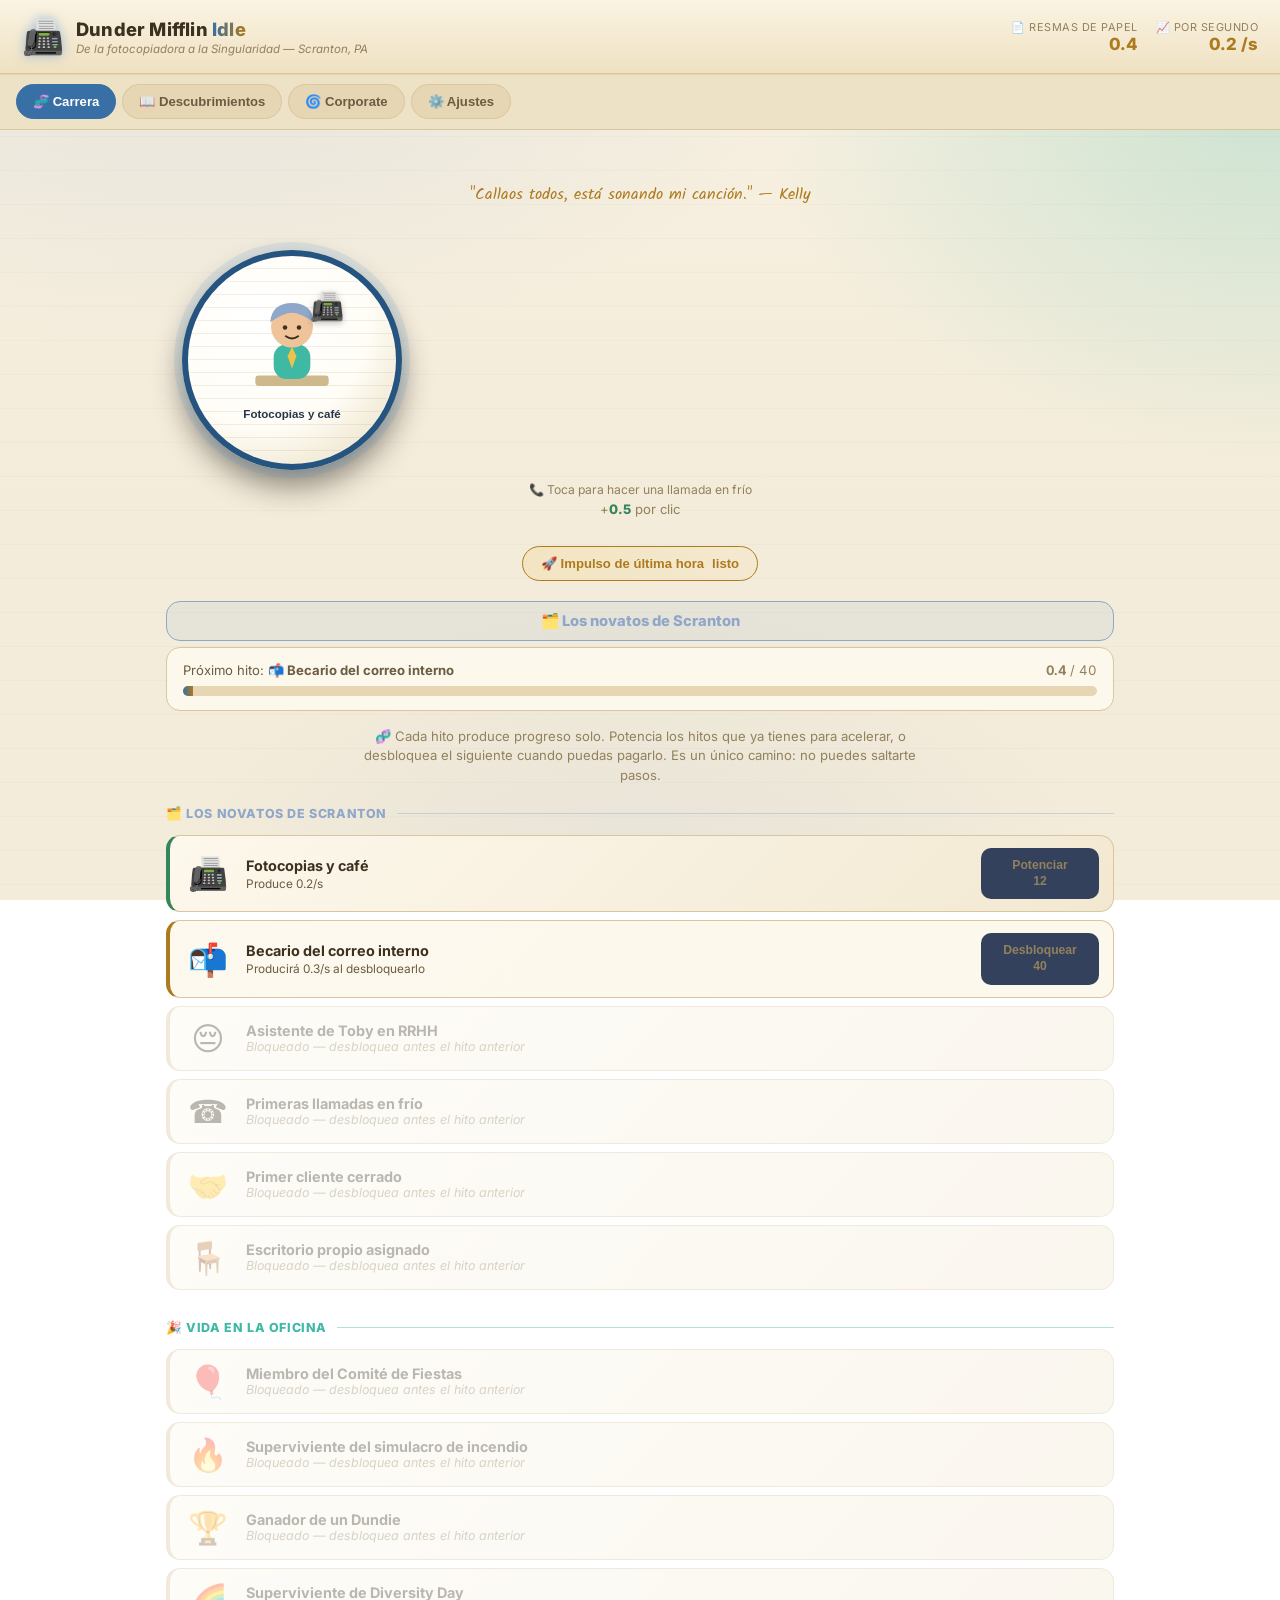
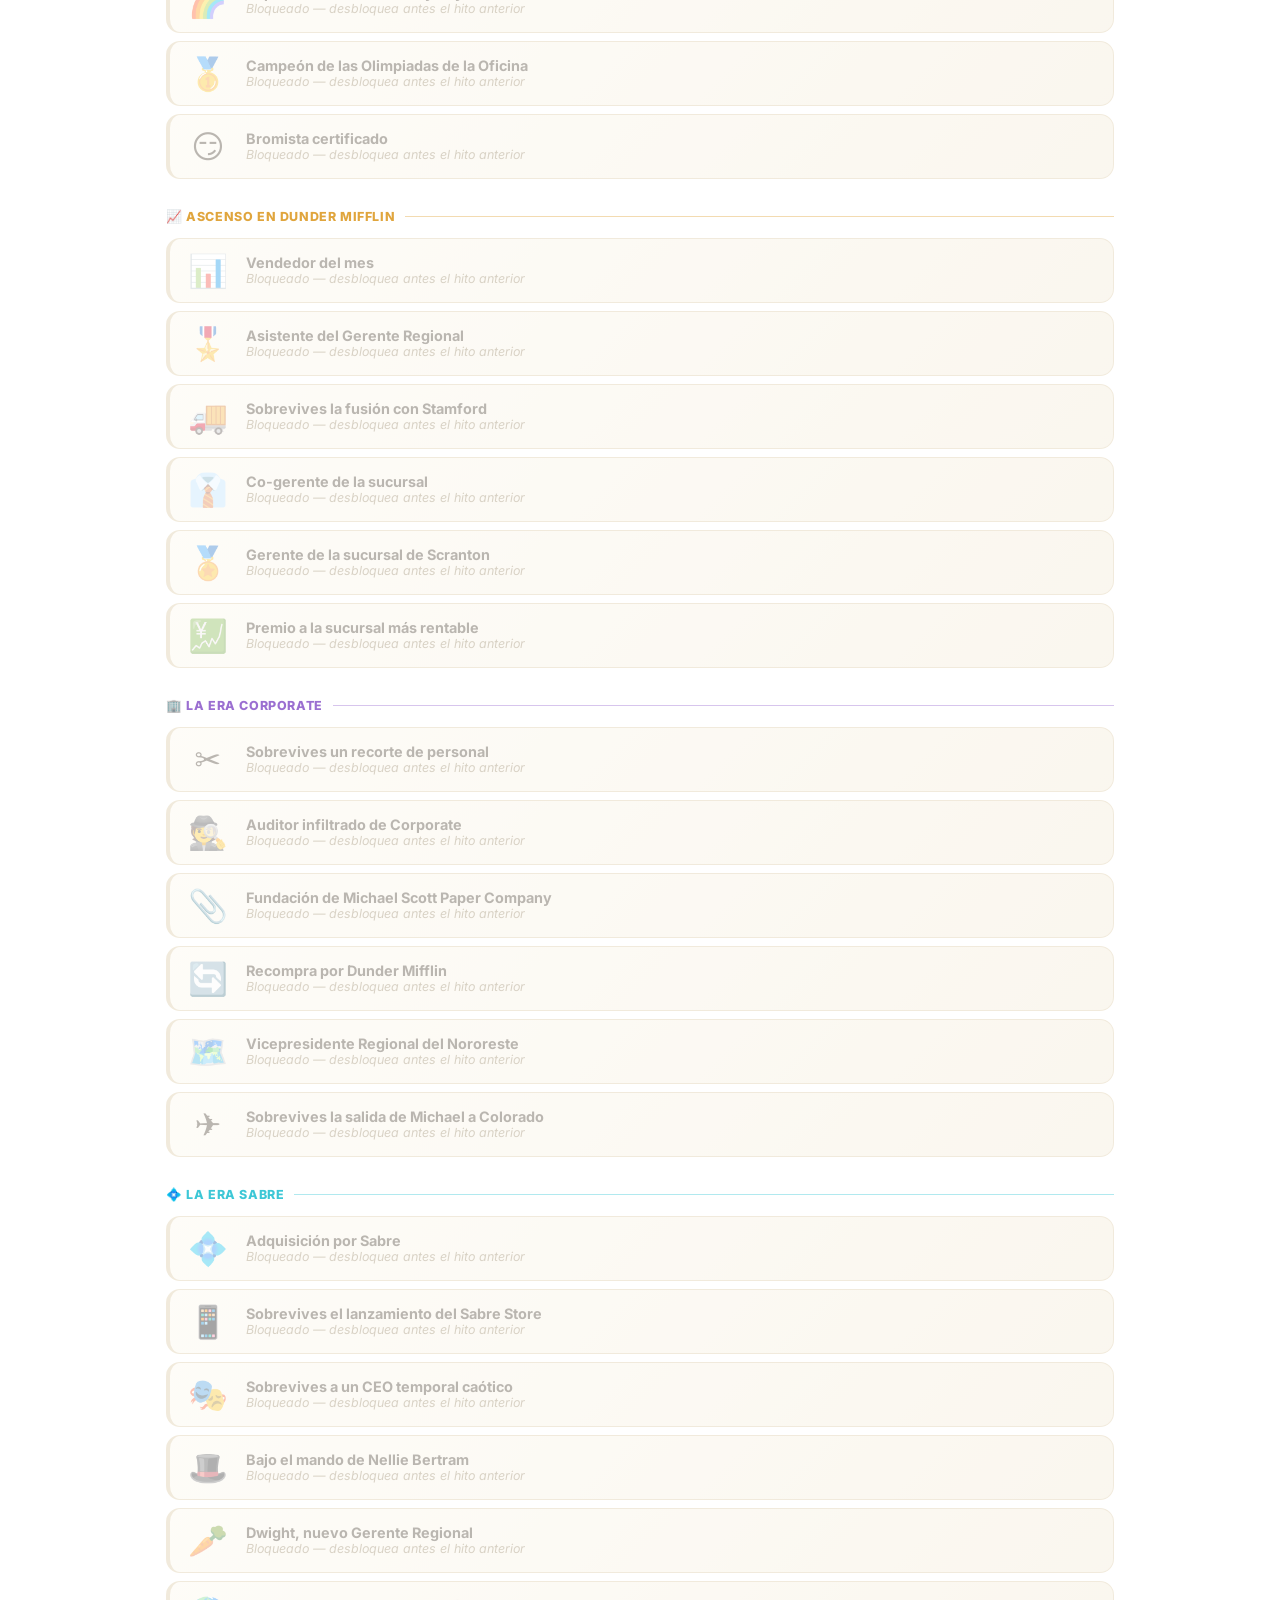
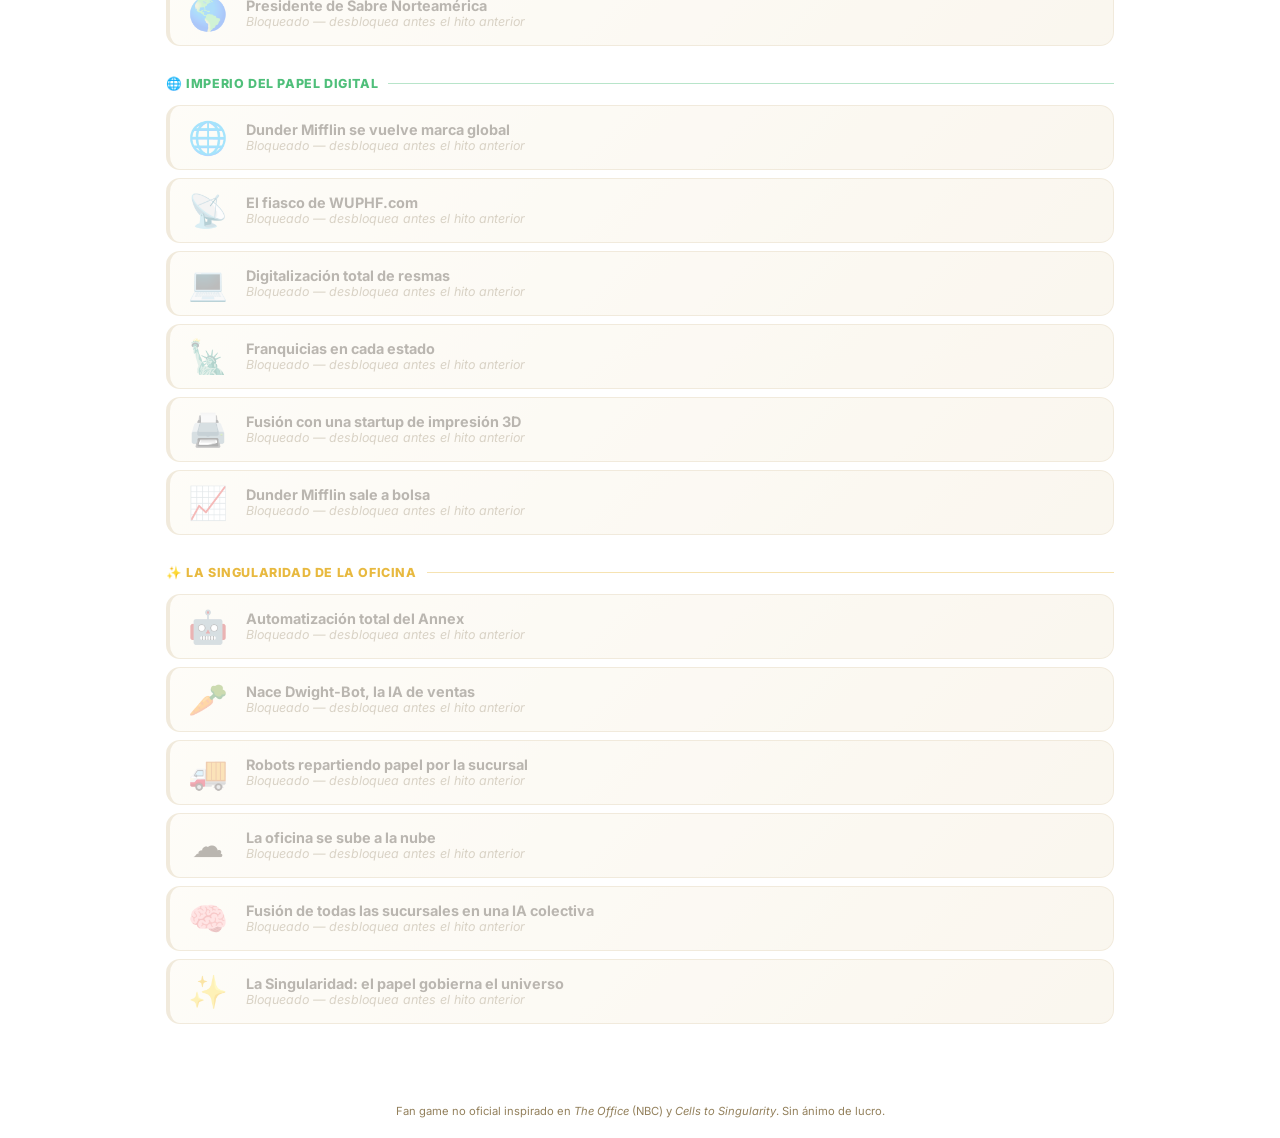
==== commit ce89e4f8: "feat: fusiona ideas del documento de diseño (Dundies, personajes, paleta cálida, avatar chibi) - Ren" ====
--- a/office-idle/index.html
+++ b/office-idle/index.html
@@ -3,7 +3,7 @@
 <head>
 <meta charset="UTF-8" />
 <meta name="viewport" content="width=device-width, initial-scale=1.0, maximum-scale=1.0" />
-<meta name="theme-color" content="#0c3b63" />
+<meta name="theme-color" content="#386fa4" />
 <title>Dunder Mifflin Idle</title>
 <meta name="description" content="Un idle inspirado en Cells to Singularity y The Office: evoluciona una carrera en Dunder Mifflin desde becario hasta la Singularidad." />
 <link rel="stylesheet" href="css/style.css" />
@@ -26,7 +26,7 @@
 
     <div class="topbar-stats">
       <div class="stat-block">
-        <span class="stat-label">💵 Progreso</span>
+        <span class="stat-label">📄 Resmas de Papel</span>
         <span class="stat-value" id="statMoney">0</span>
       </div>
       <div class="stat-block">
@@ -34,7 +34,7 @@
         <span class="stat-value" id="statCps">0 /s</span>
       </div>
       <div class="stat-block" id="prestigeStatBlock" style="display:none">
-        <span class="stat-label">🌀 Núcleos Corporate</span>
+        <span class="stat-label">🏆 Dundies</span>
         <span class="stat-value" id="statPrestige">0</span>
       </div>
     </div>
@@ -55,10 +55,22 @@
         <p class="quote" id="michaelQuote">"No soy el mejor jefe... pero soy el jefe más regional del mundo." — Michael</p>
 
         <button id="clickBtn" class="click-btn">
-          <span class="click-emoji">📠</span>
+          <div class="chibi-avatar" aria-hidden="true">
+            <svg class="chibi-svg" viewBox="0 0 100 110">
+              <rect class="chibi-desk" x="8" y="90" width="84" height="12" rx="4"></rect>
+              <rect class="chibi-body" x="29" y="54" width="42" height="40" rx="15"></rect>
+              <polygon class="chibi-tie" points="50,57 45,68 50,82 55,68"></polygon>
+              <circle class="chibi-head" cx="50" cy="34" r="24"></circle>
+              <path class="chibi-hair" d="M25,29 Q27,7 50,7 Q73,7 75,29 Q60,18 50,18 Q40,18 25,29 Z"></path>
+              <circle class="chibi-eye" cx="42" cy="35" r="2.6"></circle>
+              <circle class="chibi-eye" cx="58" cy="35" r="2.6"></circle>
+              <path class="chibi-mouth" d="M43,45 Q50,50 57,45"></path>
+            </svg>
+            <span class="click-emoji" id="clickEmojiBadge">📠</span>
+          </div>
           <span class="click-text">Fotocopias y café</span>
         </button>
-        <p class="click-hint">👆 Toca para trabajar horas extra</p>
+        <p class="click-hint">📞 Toca para hacer una llamada en frío</p>
         <p class="click-power-label">+<span id="clickPowerLabel">1</span> por clic</p>
 
         <button id="boostBtn" class="boost-btn">🚀 Impulso de última hora <span id="boostState">listo</span></button>
@@ -94,26 +106,26 @@
     <!-- CORPORATE / PRESTIGE -->
     <section class="tab-panel" id="panel-corporate">
       <h2 class="panel-title">🌀 Reinicio Corporate</h2>
-      <p class="panel-sub">Cuando Corporate decide "optimizar" la sucursal, todo vuelve a empezar: pierdes tu progreso en la cadena de hitos, pero conservas <strong>Núcleos Corporate</strong> — cada uno da producción permanente, en todas las partidas futuras. Gástalos en mejoras permanentes para tu próxima vuelta.</p>
+      <p class="panel-sub">Cuando Corporate decide "optimizar" la sucursal, todo vuelve a empezar: pierdes tu progreso en la cadena de hitos, pero te llevas a casa un <strong>Dundie</strong> — cada uno da producción permanente, en todas las partidas futuras. Gástalos en mejoras permanentes para tu próxima vuelta.</p>
 
       <div class="prestige-card card-office">
         <div class="prestige-row">
           <div>
-            <div class="prestige-big" id="prestigeGainPreview">+0 núcleos</div>
+            <div class="prestige-big" id="prestigeGainPreview">+0 Dundies</div>
             <div class="prestige-detail" id="prestigeDetail">Avanza en la cadena para desbloquear tu primer reinicio.</div>
           </div>
           <button id="prestigeBtn" class="prestige-btn" disabled>Reiniciar con Corporate 🌀</button>
         </div>
         <div class="prestige-footer">
-          <span>Núcleos disponibles: <strong id="prestigeCurrent">0</strong></span>
-          <span>Núcleos conseguidos en total: <strong id="prestigeLifetime">0</strong></span>
+          <span>Dundies disponibles: <strong id="prestigeCurrent">0</strong></span>
+          <span>Dundies conseguidos en total: <strong id="prestigeLifetime">0</strong></span>
           <span>Bonus permanente: <strong id="prestigeBonus">+0%</strong></span>
           <span>Reinicios realizados: <strong id="prestigeCount">0</strong></span>
         </div>
       </div>
 
       <h3 class="perks-title">🏙️ Mejoras permanentes de Corporate</h3>
-      <p class="panel-sub">Gasta tus Núcleos disponibles en mejoras que se quedan contigo para siempre, incluso después de reiniciar.</p>
+      <p class="panel-sub">Gasta tus Dundies disponibles en mejoras que se quedan contigo para siempre, incluso después de reiniciar.</p>
       <div id="perkList" class="perk-list"></div>
     </section>
 
@@ -132,7 +144,7 @@
         </div>
         <div class="card-office">
           <h3>⚠️ Zona peligrosa</h3>
-          <p class="panel-sub">Esto borra toda la partida (cadena de hitos, descubrimientos, núcleos y mejoras Corporate). No se puede deshacer.</p>
+          <p class="panel-sub">Esto borra toda la partida (cadena de hitos, descubrimientos, Dundies y mejoras Corporate). No se puede deshacer.</p>
           <button class="btn-danger" id="resetBtn">🗑️ Reiniciar partida</button>
         </div>
       </div>
--- a/office-idle/css/style.css
+++ b/office-idle/css/style.css
@@ -10,23 +10,24 @@
 }
 
 :root {
-  --bg: #17233c;
-  --bg2: #1d2c4a;
-  --bg3: #28395c;
-  --card: #263a5f;
-  --border: #3f5c8a;
-  --text: #f6f9ff;
-  --text2: #ccd7ee;
-  --text3: #9aabce;
-  --blue: #4f9ee8;
-  --blue-dark: #2c6fb0;
-  --gold: #f0c14b;
-  --green: #5cd08a;
-  --red: #ef6a63;
-  --paper: #f6efdd;
+  --bg: #f4ecda;
+  --bg2: #ede1c6;
+  --bg3: #e6d6b3;
+  --card: #fdf8ec;
+  --border: #d9c69e;
+  --text: #3c3120;
+  --text2: #6b5c42;
+  --text3: #93805c;
+  --blue: #386fa4;
+  --blue-dark: #24547f;
+  --gold: #ad7a1e;
+  --gold-bright: #f0c14b;
+  --green: #35855a;
+  --red: #b6493f;
+  --paper: #fffdf6;
   --radius: 14px;
-  --era-glow: #4f9ee8;
-  --era-glow2: #8fa7c9;
+  --era-glow: #386fa4;
+  --era-glow2: #b9a077;
 }
 
 * { box-sizing: border-box; }
@@ -42,11 +43,11 @@
 
 body {
   background:
-    radial-gradient(ellipse 1100px 650px at 15% -5%, color-mix(in srgb, var(--era-glow) 40%, transparent), transparent 62%),
-    radial-gradient(ellipse 900px 650px at 100% 10%, color-mix(in srgb, var(--era-glow2) 32%, transparent), transparent 58%),
-    radial-gradient(ellipse 800px 500px at 50% 100%, color-mix(in srgb, var(--era-glow) 22%, transparent), transparent 60%),
-    repeating-linear-gradient(180deg, rgba(255,255,255,.015) 0px, rgba(255,255,255,.015) 1px, transparent 1px, transparent 34px),
-    linear-gradient(180deg, #1c2b4a, var(--bg) 55%);
+    radial-gradient(ellipse 1100px 650px at 15% -5%, color-mix(in srgb, var(--era-glow) 20%, transparent), transparent 62%),
+    radial-gradient(ellipse 900px 650px at 100% 10%, color-mix(in srgb, var(--era-glow2) 24%, transparent), transparent 58%),
+    radial-gradient(ellipse 800px 500px at 50% 100%, color-mix(in srgb, var(--era-glow) 14%, transparent), transparent 60%),
+    repeating-linear-gradient(180deg, rgba(60,49,32,.025) 0px, rgba(60,49,32,.025) 1px, transparent 1px, transparent 34px),
+    linear-gradient(180deg, #f8f1e2, var(--bg) 55%);
   background-attachment: fixed;
   transition: background 1.1s ease;
 }
@@ -61,7 +62,7 @@
   flex-wrap: wrap;
   gap: 14px;
   padding: 16px 22px;
-  background: linear-gradient(180deg, #223151, #182338);
+  background: linear-gradient(180deg, #fbf4e3, #efe1c2);
   border-bottom: 1px solid var(--border);
   position: sticky;
   top: 0;
@@ -176,14 +177,53 @@
 }
 .click-btn:hover { transform: translateY(-2px); }
 .click-btn:active { transform: scale(.94); box-shadow: 0 0 0 8px rgba(61,139,214,.2), 0 8px 16px rgba(0,0,0,.4); }
-.click-emoji { font-size: 3.4rem; filter: drop-shadow(0 2px 3px rgba(0,0,0,.2)); transition: transform .3s ease; }
+
+.chibi-avatar {
+  position: relative;
+  width: 88px;
+  height: 96px;
+  animation: chibiBob 3.2s ease-in-out infinite;
+}
+.chibi-svg { width: 100%; height: 100%; overflow: visible; transition: fill .4s ease; }
+.chibi-desk { fill: #cdb98c; }
+.chibi-body { fill: var(--era-glow2); transition: fill .8s ease; }
+.chibi-tie { fill: var(--gold-bright); }
+.chibi-head { fill: #f0c49a; }
+.chibi-hair { fill: var(--era-glow); transition: fill .8s ease; }
+.chibi-eye {
+  fill: #3c3120;
+  transform-origin: center;
+  transform-box: fill-box;
+  animation: chibiBlink 4.6s ease-in-out infinite;
+}
+.chibi-mouth { fill: none; stroke: #3c3120; stroke-width: 2.4; stroke-linecap: round; }
+@keyframes chibiBob {
+  0%, 100% { transform: translateY(0); }
+  50% { transform: translateY(-4px); }
+}
+@keyframes chibiBlink {
+  0%, 92%, 100% { transform: scaleY(1); }
+  96% { transform: scaleY(.12); }
+}
+@media (prefers-reduced-motion: reduce) {
+  .chibi-avatar, .chibi-eye { animation: none; }
+}
+
+.click-emoji {
+  position: absolute;
+  top: -6px;
+  right: -8px;
+  font-size: 1.7rem;
+  filter: drop-shadow(0 2px 3px rgba(0,0,0,.25));
+}
 .click-text {
+  margin-top: 8px;
   font-size: .72rem;
   font-weight: 700;
   max-width: 155px;
   line-height: 1.25;
   display: -webkit-box;
-  -webkit-line-clamp: 3;
+  -webkit-line-clamp: 2;
   -webkit-box-orient: vertical;
   overflow: hidden;
 }
@@ -227,7 +267,7 @@
   position: fixed;
   inset: 0;
   z-index: 200;
-  background: radial-gradient(circle at 50% 45%, #ffffff, var(--gold) 55%, transparent 80%);
+  background: radial-gradient(circle at 50% 45%, #ffffff, var(--gold-bright) 55%, transparent 80%);
   pointer-events: none;
   opacity: 0;
 }
@@ -336,7 +376,7 @@
 }
 .node-btn.btn-mult { background: linear-gradient(135deg, var(--blue), var(--blue-dark)); }
 .node-btn.btn-mult:hover:not(:disabled) { filter: brightness(1.12); transform: translateY(-1px); }
-.node-btn.btn-unlock { background: linear-gradient(135deg, var(--gold), #c98f1f); color: #2a2107; }
+.node-btn.btn-unlock { background: linear-gradient(135deg, var(--gold-bright), #c98f1f); color: #2a2107; }
 .node-btn.btn-unlock:hover:not(:disabled) { filter: brightness(1.1); transform: translateY(-1px); }
 .node-btn:disabled { background: #33415c; color: var(--text3); cursor: not-allowed; }
 
@@ -379,7 +419,7 @@
   font-weight: 800;
   font-size: .9rem;
   cursor: pointer;
-  background: linear-gradient(135deg, var(--gold), #c98f1f);
+  background: linear-gradient(135deg, var(--gold-bright), #c98f1f);
   color: #2a2107;
 }
 .prestige-btn:disabled { background: #33415c; color: var(--text3); cursor: not-allowed; }
@@ -417,7 +457,7 @@
   font-weight: 700;
   font-size: .78rem;
   cursor: pointer;
-  background: linear-gradient(135deg, var(--gold), #c98f1f);
+  background: linear-gradient(135deg, var(--gold-bright), #c98f1f);
   color: #2a2107;
 }
 .perk-btn:hover:not(:disabled) { filter: brightness(1.1); }
@@ -448,7 +488,7 @@
   left: 50%;
   transform: translateX(-50%);
   z-index: 100;
-  background: rgba(36,54,88,.94);
+  background: rgba(253,248,236,.96);
   backdrop-filter: blur(6px);
   border: 1px solid var(--gold);
   border-radius: 12px;
@@ -525,6 +565,7 @@
   .brand-text h1 { font-size: 1rem; }
   .stat-value { font-size: .92rem; }
   .click-btn { width: 180px; height: 180px; }
-  .click-emoji { font-size: 2.8rem; }
+  .chibi-avatar { width: 70px; height: 76px; }
+  .click-emoji { font-size: 1.4rem; }
   .tabs { top: 68px; }
 }
